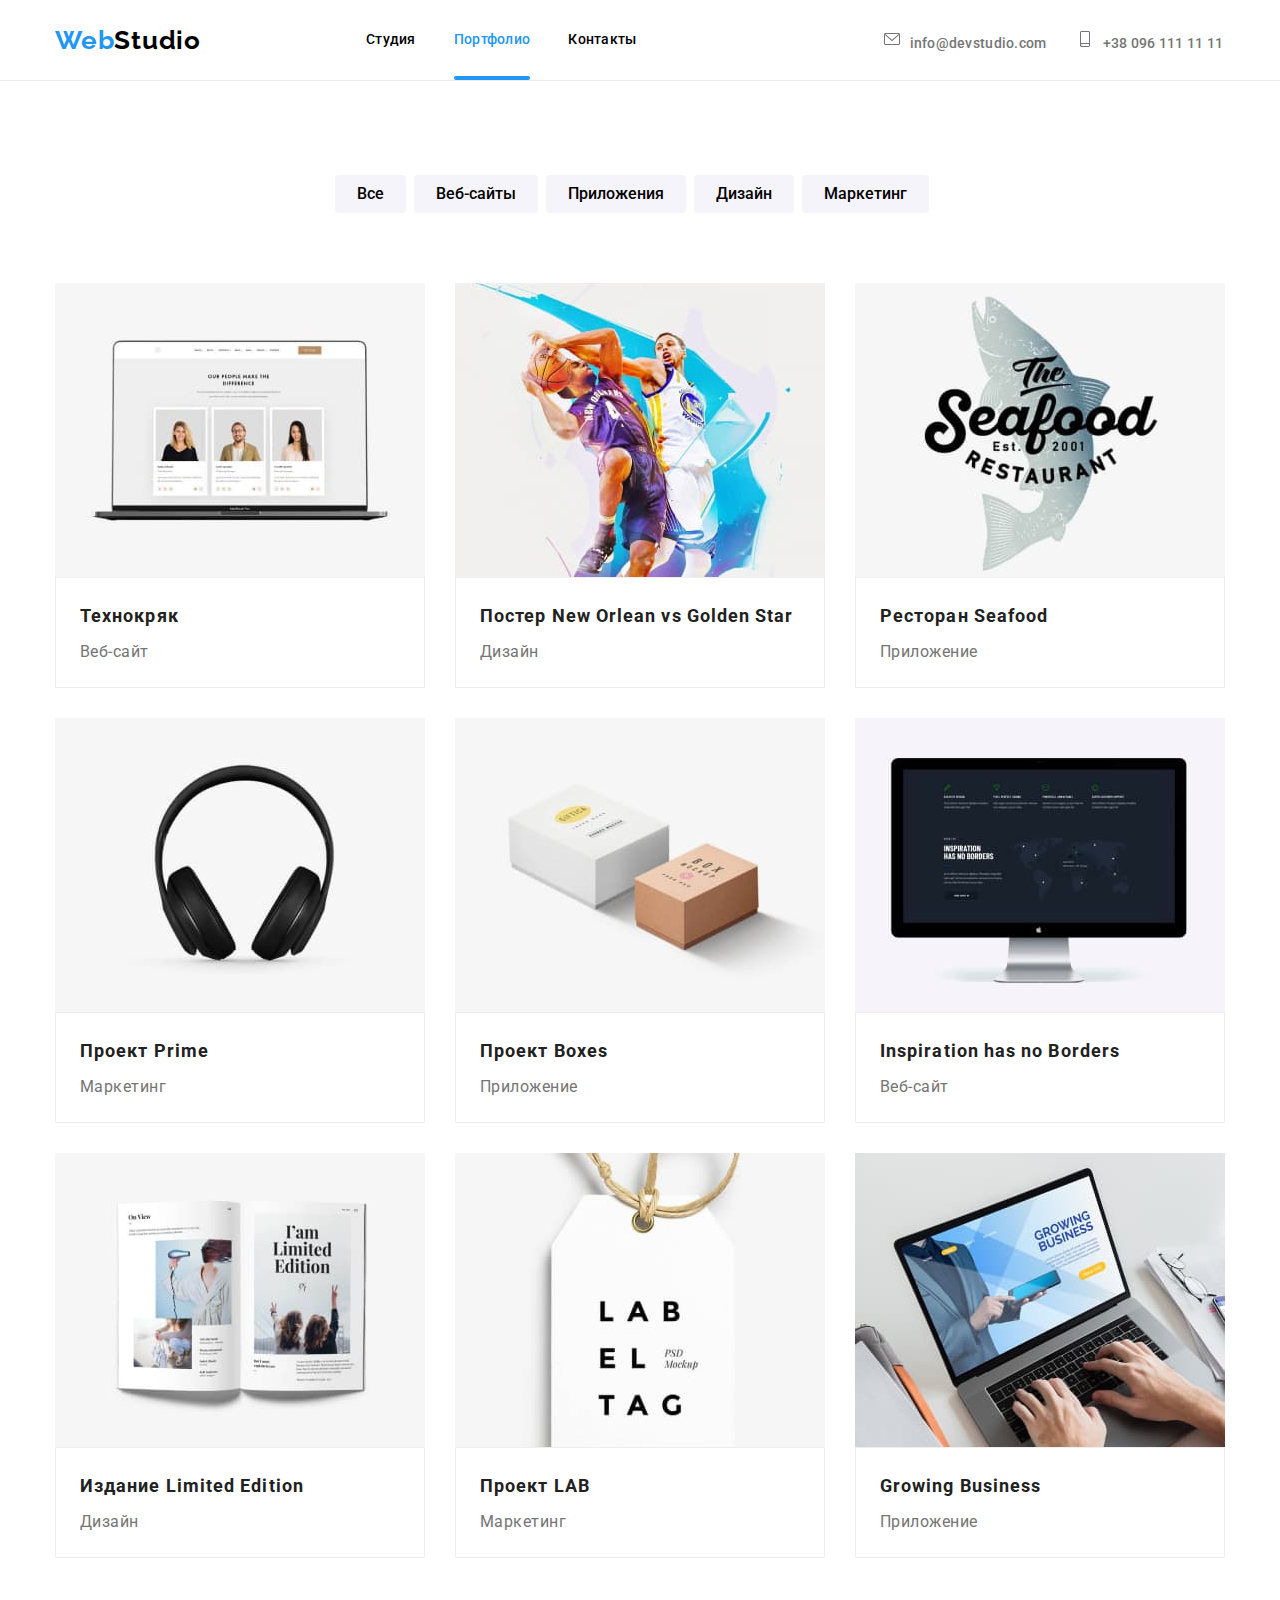
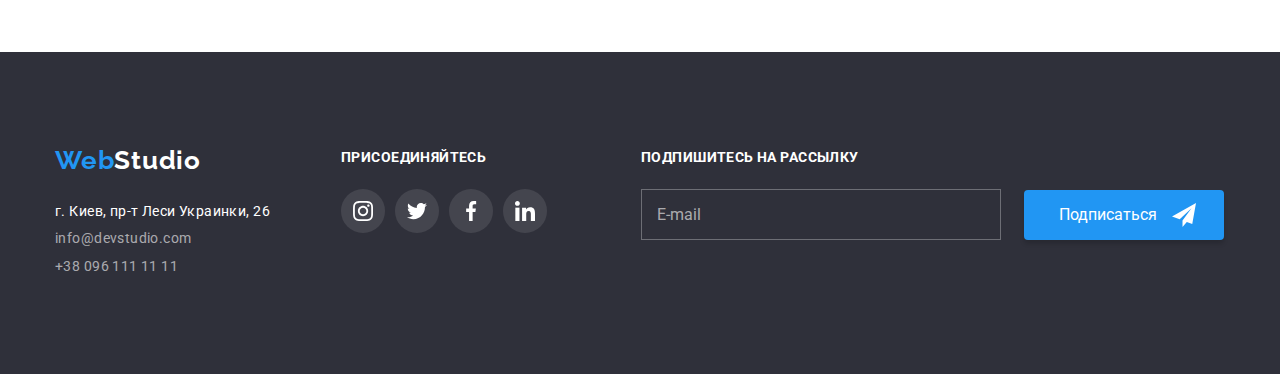
==== portfolio.html @ 7bf4fde3 "hw8" ====
<!DOCTYPE html>
<html lang="ru">

<head>
	<meta charset="UTF-8">
	<meta http-equiv="X-UA-Compatible" content="IE=edge">
	<meta name="viewport" content="width=device-width, initial-scale=1.0">
	<title>WebStudio</title>
	<link href="https://fonts.googleapis.com/css2?family=Roboto:wght@400;500;700;900&display=swap" rel="stylesheet">
	<link href="https://fonts.googleapis.com/css2?family=Raleway:wght@700&display=swap" rel="stylesheet">
	<link rel="stylesheet" href="node_modules/modern-normalize/modern-normalize.css">
	<link href="css/main.min.css" rel="stylesheet">
</head>

<body>
	<header class="header">
		<div class="container">
			<div class="top__line">
				<a href="./index.html" class="top__line-logo">
					<span class="top__line-logo-web">Web</span>Studio
				</a>
				<button type="button" class="mobile-menu" aria-expanded="false" aria-controls="header-menu" data-menu-button>
					<input type="checkbox" />
					<span></span>
					<span></span>
					<span></span>
				</button>
				<div class="header-menu" id="header-menu" data-menu>
					<nav class="top__line-nav" data-menu>
						<ul class="top__line-ul">
							<li class="top__line-li">
								<a href="./index.html">Студия</a>
							</li>
							<li class="top__line-li nav__border">
								<a href="./portfolio.html">Портфолио</a>
							</li>
							<li class="top__line-li " data-menu-close>
								<a href="#">Контакты</a>
							</li>
						</ul>
					</nav>
					<ul class="top__line-info">
						<li class="info-email">
							<a href="#">
								<svg class="info-icon">
									<use href="images/symbol-defs.svg#icon-envelope"></use>
								</svg>info@devstudio.com</a>
						</li>
						<li class="info-tel">
							<a href="tel:+380961111111"><svg class="info-icon" width="10" height="16">
									<use href="images/symbol-defs.svg#icon-smartphone"></use>
								</svg>+38 096 111 11 11</a>
						</li>
					</ul>
					<ul class="header-link">
						<li class="header-link-li"><a href="#">Instagram</a></li>
						<li class="header-link-li"><a href="#">Twitter</a></li>
						<li class="header-link-li"><a href="#">Facebook</a></li>
						<li class="header-link-li"><a href="#">LinkedIn</a></li>
					</ul>
				</div>
			</div>
		</div>
	</header>
	<main>
		<section class="portfolio">
			<div class="container">
				<div class="filters">
					<ul class="filters-list">
						<li class="filters-element"><button type="button">Все</button></li>
						<li class="filters-element"><button type="button">Веб-сайты</button></li>
						<li class="filters-element"><button type="button">Приложения</button></li>
						<li class="filters-element"><button type="button">Дизайн</button></li>
						<li class="filters-element"><button type="button">Маркетинг</button></li>
					</ul>
					<ul class="project">
						<li class="project-content">
							<a href="" class="project-body">
								<div class="project-body-text">
									<img src="images/img-0.jpg" alt="Веб-сайт" class="project-body-img">
									<p class="project-content-title">Ресурс предлагает комплексные предложения с разным уровнем
										функционала и сервисов. Все это позволит посетителю получить исчерпывающие сведения о компании или
										частном лице.</p>
								</div>
								<div class="project-border">
									<h2>Технокряк</h2>
									<p>Веб-сайт</p>
								</div>
							</a>
						</li>
						<li class="project-content">
							<a href="" class="project-body">
								<div class="project-body-text">
									<img src="images/img-1.jpg" alt="игроки" class="project-body-img">
									<p class="project-content-title">Ресурс предлагает комплексные предложения с разным уровнем
										функционала и сервисов. Все это позволит посетителю получить исчерпывающие сведения о компании или
										частном лице.</p>
								</div>
								<div class="project-border">
									<h2>Постер New Orlean vs Golden Star</h2>
									<p>Дизайн</p>
								</div>
							</a>
						</li>
						<li class="project-content">
							<a href="" class="project-body">
								<div class="project-body-text">
									<img src="images/img-2.jpg" alt="рыба" class="project-body-img">
									<p class="project-content-title">Ресурс предлагает комплексные предложения с разным уровнем
										функционала и сервисов. Все это позволит посетителю получить исчерпывающие сведения о компании или
										частном лице.</p>

								</div>
								<div class="project-border">
									<h2>Ресторан Seafood</h2>
									<p>Приложение</p>
								</div>
							</a>
						</li>
						<li class="project-content">
							<a href="" class="project-body">
								<div class="project-body-text">
									<img src="images/img-3.jpg" alt="наушники" class="project-body-img">
									<p class="project-content-title">Ресурс предлагает комплексные предложения с разным уровнем
										функционала и сервисов. Все это позволит посетителю получить исчерпывающие сведения о компании или
										частном лице.</p>

								</div>
								<div class="project-border">
									<h2>Проект Prime</h2>
									<p>Маркетинг</p>
								</div>
							</a>
						</li>
						<li class="project-content">
							<a href="" class="project-body">
								<div class="project-body-text">
									<img src="images/img-4.jpg" alt="коробки" class="project-body-img">
									<p class="project-content-title">Ресурс предлагает комплексные предложения с разным уровнем
										функционала и сервисов. Все это позволит посетителю получить исчерпывающие сведения о компании или
										частном лице.</p>

								</div>
								<div class="project-border">
									<h2>Проект Boxes</h2>
									<p>Приложение</p>
								</div>
							</a>
						</li>
						<li class="project-content">
							<a href="" class="project-body">
								<div class="project-body-text">
									<img src="images/img-5.jpg" alt="монитор" class="project-body-img">
									<p class="project-content-title">Ресурс предлагает комплексные предложения с разным уровнем
										функционала и сервисов. Все это позволит посетителю получить исчерпывающие сведения о компании или
										частном лице.</p>

								</div>
								<div class="project-border">
									<h2>Inspiration has no Borders</h2>
									<p>Веб-сайт</p>
								</div>
							</a>
						</li>
						<li class="project-content">
							<a href="" class="project-body">
								<div class="project-body-text">
									<img src="images/img-6.jpg" alt="книга" class="project-body-img">
									<p class="project-content-title">Ресурс предлагает комплексные предложения с разным уровнем
										функционала и сервисов. Все это позволит посетителю получить исчерпывающие сведения о компании или
										частном лице.</p>

								</div>
								<div class="project-border">
									<h2>Издание Limited Edition</h2>
									<p>Дизайн</p>
								</div>
							</a>
						</li>
						<li class="project-content">
							<a href="" class="project-body">
								<div class="project-body-text">
									<img src="images/img-7.jpg" alt="ярлык" class="project-body-img">
									<p class="project-content-title">Ресурс предлагает комплексные предложения с разным уровнем
										функционала и сервисов. Все это позволит посетителю получить исчерпывающие сведения о компании или
										частном лице.</p>

								</div>
								<div class="project-border">
									<h2>Проект LAB</h2>
									<p>Маркетинг</p>
								</div>
							</a>
						</li>
						<li class="project-content">
							<a href="" class="project-body">
								<div class="project-body-text">
									<img src="images/img-8.jpg" alt="ноутбук" class="project-body-img">
									<p class="project-content-title">Ресурс предлагает комплексные предложения с разным уровнем
										функционала и сервисов. Все это позволит посетителю получить исчерпывающие сведения о компании или
										частном лице.</p>

								</div>
								<div class="project-border">
									<h2>Growing Business</h2>
									<p>Приложение</p>
								</div>
							</a>
						</li>
					</ul>
				</div>
			</div>

		</section>
	</main>
	<footer class="footer">
		<div class="container">
			<section class="container-flex-footer">

				<address class="footer__address">
					<a href="./index.html" class="footer__logo">
						<span class="footer__logo-web">Web</span>Studio
					</a>
					<p class="footer__address-street">г. Киев, пр-т Леси Украинки, 26</p>
					<a href="mailto:info@devstudio.com" class="footer__address-email">info@devstudio.com</a><br>
					<a href="tel:+380961111111" class="footer__address-tell">+38 096 111 11 11</a>
				</address>
				<section class="footer-social">
					<h2>присоединяйтесь</h2>
					<ul class="social-ul">
						<li><a href="#" class="footer-social-icon footer-social-icon1"></a></li>
						<li><a href="#" class="footer-social-icon footer-social-icon2"></a></li>
						<li><a href="#" class="footer-social-icon footer-social-icon3"></a></li>
						<li><a href="#" class="footer-social-icon footer-social-icon4"></a></li>
					</ul>
				</section>

				<form action="" class="footer-form">
					<h2>Подпишитесь на рассылку</h2>
					<input type="email" placeholder="E-mail" class="footer-form-input">
					<button type="submit" class="footer-form-bt">Подписаться
						<svg class="footer-form-svg" width="24" height="24">
							<use href="images/symbol-defs.svg#icon-send"></use>
						</svg>
					</button>
				</form>
			</section>
		</div>
	</footer>
	<div class="backdrop is-hidden" data-modal>
		<div class="modal">
			<button class="modal-btn" data-modal-close>
				<svg class="modal-btn-close">
					<use href="images/symbol-defs.svg#icon-close"></use>
				</svg>
			</button>
			<form class="modal-body">
				<h2 class="modal-title">Оставьте свои данные, мы вам перезвоним</h2>
				<label for="name" class="modal-label modal-label-name">Имя</label>
				<div class="form-field1">
					<input type="text" name="name" class="modal-input modal-input-name" id="name">
					<svg class="modal-social-svg1">
						<use href="images/symbol-defs.svg#icon-name"></use>
					</svg>
				</div>
				<label for="name" class="modal-label modal-label-name">Телефон</label>
				<div class="form-field1">
					<input type="tel" name="phone" class="modal-input modal-input-name" id="name">
					<svg class="modal-social-svg1">
						<use href="images/symbol-defs.svg#icon-tel"></use>
					</svg>
				</div>
				<label for="name" class="modal-label modal-label-name">Почта</label>
				<div class="form-field1">
					<input type="email" name="email" class="modal-input modal-input-name" id="name">
					<svg class="modal-social-svg1">
						<use href="images/symbol-defs.svg#icon-mail"></use>
					</svg>
				</div>

				<label for="text" class="modal-label modal-label-text">Комментарий</label>
				<textarea name="text" placeholder="Введите текст" class="modal-input modal-input-text" id="text"></textarea>

				<label for="check" class="modal-label-checkbox"><input type="checkbox" id="check" class="modal-checkbox">
					<svg class="checkbox-icon" width="15" height="16">
						<use href="images/symbol-defs.svg#icon-icon-check"></use>
					</svg>
					Соглашаюсь с рассылкой и принимаю <a href="#">Условия
						договора</a>
				</label>
				<button type="submit" class="modal-bt">Отправить</button>
			</form>
		</div>
	</div>
	<script src="js/modal.js"></script>
	<script src="js/mobile-menu.js"></script>

</body>

</html>
---- css/main.min.css ----
body{font-family:Roboto}body.scroll{overflow:hidden}*{padding:0;margin:0;border:0}*,*:before,*:after{-webkit-box-sizing:border-box;box-sizing:border-box}:focus,:active{outline:none}a:focus,a:active{outline:none}nav,footer,header,aside{display:block}html,body{height:100%;width:100%;font-size:100%;line-height:2;font-size:14px;-ms-text-size-adjust:100%;-moz-text-size-adjust:100%;-webkit-text-size-adjust:100%}input,button,textarea{font-family:inherit}input::-ms-clear{display:none}button{cursor:pointer}button::-moz-focus-inner{padding:0;border:0}address{font-style:normal}input,a,a :visited{text-decoration:none;color:inherit}button{color:inherit;background-color:inherit}a:focus{cursor:pointer}a:hover{text-decoration:none}svg{fill:inherit}ul li{list-style:none}img{vertical-align:top}h1,h2,h3,h4,h5,h6{font-size:inherit;font-weight:inherit}.container{margin:0 auto;padding:0 15px}@media screen and (min-width: 480px){.container{width:480px}}@media screen and (min-width: 768px){.container{width:768px}}@media screen and (min-width: 1200px){.container{width:1200px}}.header{background:#fff;border-bottom:1px solid #ECECEC}.top__line{height:80px;display:-webkit-box;display:-ms-flexbox;display:flex;-webkit-box-orient:horizontal;-webkit-box-direction:normal;-ms-flex-direction:row;flex-direction:row;-webkit-box-align:center;-ms-flex-align:center;align-items:center;-webkit-box-pack:justify;-ms-flex-pack:justify;justify-content:space-between}.top__line-logo{color:#000;font-family:Raleway;font-weight:bolder;font-size:26px;line-height:1.19;letter-spacing:0.03em}@media screen and (min-width: 768px){.top__line-logo{-webkit-box-flex:0;-ms-flex:0;flex:0;margin-right:90px}}.top__line-logo-web{color:#2196F3}.header-menu{-webkit-transform:translateX(110%);transform:translateX(110%);-webkit-transition:-webkit-transform 350ms linear;transition:-webkit-transform 350ms linear;transition:transform 350ms linear;transition:transform 350ms linear, -webkit-transform 350ms linear;-webkit-transition-timing-function:cubic-bezier(0.4, 0, 0.2, 1);transition-timing-function:cubic-bezier(0.4, 0, 0.2, 1);position:fixed;overflow-x:scroll;top:0;right:0;margin:0;padding:48px 40px;width:100%;height:100%;background:#fff;color:#000}.header-menu.is-open{-webkit-transform:translatey(0);transform:translatey(0)}.top__line-ul{font-weight:500;font-size:47px;line-height:1.17;letter-spacing:0.02em}.top__line-ul li{-webkit-transition:fill 250ms linear,color 250ms linear;transition:fill 250ms linear,color 250ms linear;-webkit-transition-timing-function:cubic-bezier(0.4, 0, 0.2, 1);transition-timing-function:cubic-bezier(0.4, 0, 0.2, 1);margin-bottom:35px}.top__line-ul li :hover,.top__line-ul li :focus{color:#2196F3}.top__line-ul li:last-child{margin-bottom:25vh}.nav__border{color:#2196F3}.top__line-info{fill:#757575;font-weight:500;font-size:34px;line-height:1.17;letter-spacing:0.02em;display:-webkit-box;display:-ms-flexbox;display:flex;-webkit-box-orient:vertical;-webkit-box-direction:reverse;-ms-flex-direction:column-reverse;flex-direction:column-reverse}.top__line-info a{-webkit-transition:fill 250ms linear,color 250ms linear;transition:fill 250ms linear,color 250ms linear;-webkit-transition-timing-function:cubic-bezier(0.4, 0, 0.2, 1);transition-timing-function:cubic-bezier(0.4, 0, 0.2, 1)}.top__line-info a:hover{color:#2196F3;fill:#2196F3}.top__line-info svg{display:none}.top__line-info .info-email{font-size:24px;line-height:1.16;color:#757575}.top__line-info .info-tel{margin-right:0;margin-bottom:30px;padding-right:0;color:#2196F3}.header-link{position:absolute;bottom:48px;display:-webkit-box;display:-ms-flexbox;display:flex;font-size:18px;line-height:22px;color:#2196F3}.header-link li:not(:last-child){border-right:1px solid rgba(33,33,33,0.2);margin-right:10px;padding-right:10px}@media screen and (min-width: 768px){.header-menu{-webkit-transform:none;transform:none;position:relative;display:-webkit-box;display:-ms-flexbox;display:flex;height:80px;background:none;padding:0;margin:0 -15px;overflow:hidden}.top__line-ul{color:#000;font-weight:500;font-size:14px;line-height:1.14;letter-spacing:0.02em;display:-webkit-box;display:-ms-flexbox;display:flex;-ms-flex-item-align:center;align-self:center}.top__line-ul li{margin-right:38px;-webkit-transition:fill 250ms linear,color 250ms linear;transition:fill 250ms linear,color 250ms linear;-webkit-transition-timing-function:cubic-bezier(0.4, 0, 0.2, 1);transition-timing-function:cubic-bezier(0.4, 0, 0.2, 1);padding:32px 0}.top__line-ul li :hover,.top__line-ul li :focus{color:#2196F3}}@media screen and (min-width: 768px) and (min-width: 1200px){.top__line-ul li:first-child{margin-left:90px}}@media screen and (min-width: 768px){.top__line-ul li:last-child{margin-right:80px}}@media screen and (min-width: 768px) and (min-width: 1200px){.top__line-ul li:last-child{margin-right:247px}}@media screen and (min-width: 768px){.top__line-info{display:block;fill:#757575;font-weight:500;font-size:14px;line-height:1.4;letter-spacing:0.02em;padding:21px 0}.top__line-info a{color:#757575;-webkit-transition:fill 250ms linear,color 250ms linear;transition:fill 250ms linear,color 250ms linear;-webkit-transition-timing-function:cubic-bezier(0.4, 0, 0.2, 1);transition-timing-function:cubic-bezier(0.4, 0, 0.2, 1)}.top__line-info a:hover{color:#2196F3;fill:#2196F3}.top__line-info svg{display:inline;margin-right:10px;width:16px;height:18px}.top__line-info .info-email{font-size:14px;line-height:1.4}}@media screen and (min-width: 768px) and (min-width: 1200px){.top__line-info{display:-webkit-box;display:-ms-flexbox;display:flex;-webkit-box-orient:horizontal;-webkit-box-direction:normal;-ms-flex-direction:row;flex-direction:row;padding:30px 0}.top__line-info .info-tel{margin-left:30px}}@media screen and (min-width: 768px){.header-link{display:none}.nav__border{color:#2196F3}.nav__border::after{content:"";position:relative;top:28px;display:block;margin-bottom:-4px;height:4px;border-radius:2px;background:#2196F3}}.mobile-menu{display:block;position:relative;top:0;left:0;-webkit-user-select:none;-moz-user-select:none;-ms-user-select:none;user-select:none}@media screen and (min-width: 768px){.mobile-menu{display:none}}.mobile-menu input{display:block;width:40px;height:32px;position:absolute;top:-7px;left:-5px;cursor:pointer;opacity:0;z-index:2;-webkit-touch-callout:none}.mobile-menu span{position:relative;display:block;width:33px;height:4px;margin-bottom:5px;background:#212121;border-radius:3px;z-index:1;-webkit-transform-origin:4px 0px;transform-origin:4px 0px;-webkit-transition:background 0.5s cubic-bezier(0.77, 0.2, 0.05, 1),opacity 0.55s ease,-webkit-transform 0.5s cubic-bezier(0.77, 0.2, 0.05, 1);transition:background 0.5s cubic-bezier(0.77, 0.2, 0.05, 1),opacity 0.55s ease,-webkit-transform 0.5s cubic-bezier(0.77, 0.2, 0.05, 1);transition:transform 0.5s cubic-bezier(0.77, 0.2, 0.05, 1),background 0.5s cubic-bezier(0.77, 0.2, 0.05, 1),opacity 0.55s ease;transition:transform 0.5s cubic-bezier(0.77, 0.2, 0.05, 1),background 0.5s cubic-bezier(0.77, 0.2, 0.05, 1),opacity 0.55s ease,-webkit-transform 0.5s cubic-bezier(0.77, 0.2, 0.05, 1)}.mobile-menu span :hover,.mobile-menu span :focus,.mobile-menu span :active{background:#000}.mobile-menu span:first-child{-webkit-transform-origin:0% 0%;transform-origin:0% 0%}.mobile-menu span:nth-last-child(2){-webkit-transform-origin:0% 100%;transform-origin:0% 100%}.mobile-menu input:checked ~ span{opacity:1;-webkit-transform:rotate(-45deg) translate(0px);transform:rotate(-45deg) translate(0px)}.mobile-menu input:checked ~ span:nth-last-child(3){opacity:0;-webkit-transform:rotate(0deg) scale(0.2, 0.2);transform:rotate(0deg) scale(0.2, 0.2)}.mobile-menu input:checked ~ span:nth-last-child(2){-webkit-transform:rotate(45deg) translate(-7px, -10px);transform:rotate(45deg) translate(-7px, -10px)}.up__block{margin:0 auto;background:-webkit-gradient(linear, left top, right top, from(rgba(47,48,58,0.4)), to(rgba(47,48,58,0.4))),url(../images/background.jpg);background:linear-gradient(to right, rgba(47,48,58,0.4), rgba(47,48,58,0.4)),url(../images/background.jpg);background-size:cover;background-repeat:no-repeat;background-position:center}.up__block-title{color:#fff;text-align:center;font-weight:900;font-size:26px;line-height:1.6;text-align:center;letter-spacing:0.06em;text-transform:uppercase;padding-top:118px}@media screen and (min-width: 1200px){.up__block-title{font-size:44px;line-height:1.3}}.up__block-button{text-align:center;padding-bottom:118px}.up__block-bt{margin-top:30px;padding:9.1px 0;width:200px;font-weight:bold;color:#fff;background:#2196F3;-webkit-box-shadow:0px 4px 4px rgba(0,0,0,0.15);box-shadow:0px 4px 4px rgba(0,0,0,0.15);border-radius:4px;font-size:16px;line-height:1.7;letter-spacing:0.06em}.peculiarities{padding:60px 0}.peculiarities-info h2{text-align:center;font-weight:bold;padding-bottom:10px;font-size:14px;line-height:1.14;letter-spacing:0.03em;text-transform:uppercase;color:#212121;margin-top:30px}.peculiarities-info p{font-size:14px;line-height:1.7;letter-spacing:0.03em;color:#757575;margin-bottom:30px}.peculiarities-info:before{display:block;content:"";height:120px;background-size:70px;background-repeat:no-repeat;background-position:center;background-color:#f5f4fa;margin-bottom:20px}.peculiarities-icon1::before{background-image:url(../images/antenna.svg)}.peculiarities-icon2::before{background-image:url(../images/clock.svg)}.peculiarities-icon3::before{background-image:url(../images/diagram.svg)}.peculiarities-icon4::before{background-image:url(../images/astronaut.svg)}@media screen and (min-width: 768px){.peculiarities{padding:94px 0}.peculiarities__flex{display:-webkit-box;display:-ms-flexbox;display:flex;-ms-flex-wrap:wrap;flex-wrap:wrap;margin:-15px}.peculiarities__flex li{margin:15px;width:calc((100% - 4 * 15px) / 2)}.peculiarities__flex li h2{text-align:left}}@media screen and (min-width: 1200px){.peculiarities__flex{display:-webkit-box;display:-ms-flexbox;display:flex;-webkit-box-orient:horizontal;-webkit-box-direction:normal;-ms-flex-direction:row;flex-direction:row;margin:-15px}.peculiarities__flex li{margin:15px;width:calc((100% - 8 * 15px) / 4)}.peculiarities__flex li h2{text-align:left}}.classes{margin-bottom:90px}@media screen and (max-width: 1200px){.classes{display:none}}.classes__title{text-align:center;font-weight:bold;font-size:36px;line-height:1.16;text-align:center;letter-spacing:0.03em;color:#212121;margin-bottom:50px}.classes__image{display:-webkit-box;display:-ms-flexbox;display:flex}.classes__image li{margin-right:30px;position:relative}.classes__image li:last-child{margin-right:0}.classes-image-sabtitle{position:absolute;bottom:0;padding:27px 0;font-weight:500;font-size:14px;line-height:1.14;text-align:center;letter-spacing:0.03em;text-transform:uppercase;width:100%;color:#FFFFFF;background:rgba(47,48,58,0.8)}.team{background:#F5F4FA;padding:60px 0}@media screen and (min-width: 1200px){.team{padding:94px 0}}.team__title{margin-bottom:50px;font-weight:bold;font-size:36px;line-height:1.16;text-align:center;letter-spacing:0.03em;color:#212121}.team-flex .team-cards{margin-bottom:30px}@media screen and (min-width: 768px){.team-flex{display:-webkit-box;display:-ms-flexbox;display:flex;-ms-flex-wrap:wrap;flex-wrap:wrap;margin:-15px}.team-flex .team-cards{margin:15px;width:calc((100% - 4 * 15px) / 2)}}@media screen and (min-width: 1200px){.team-flex{display:-webkit-box;display:-ms-flexbox;display:flex;-ms-flex-wrap:wrap;flex-wrap:wrap;margin:-15px}.team-flex .team-cards{margin:15px;width:calc((100% - 8 * 15px) / 4)}}.team-cards{width:100%;margin-right:30px;background:#fff;-webkit-box-shadow:0px 1px 3px rgba(0,0,0,0.12),0px 1px 1px rgba(0,0,0,0.14),0px 2px 1px rgba(0,0,0,0.2);box-shadow:0px 1px 3px rgba(0,0,0,0.12),0px 1px 1px rgba(0,0,0,0.14),0px 2px 1px rgba(0,0,0,0.2);border-radius:0px 0px 4px 4px}.team-cards img{width:100%}.team-cards:last-child{margin-right:0}.team-card-padding{padding:30px 0}.team-card-title{font-weight:500;font-size:16px;line-height:1.18;text-align:center;letter-spacing:0.03em;color:#212121}.team-card-sabtitle{margin-top:10px;font-size:16px;line-height:1.18;text-align:center;letter-spacing:0.03em;color:#757575}.team-social{margin-top:16px;display:-webkit-box;display:-ms-flexbox;display:flex;-webkit-box-pack:center;-ms-flex-pack:center;justify-content:center}.team-social-link{display:-webkit-box;display:-ms-flexbox;display:flex;-webkit-box-pack:center;-ms-flex-pack:center;justify-content:center;-webkit-box-align:center;-ms-flex-align:center;align-items:center;justify-content:center;-webkit-transition:fill 250ms linear,color 250ms linear,background 250ms linear;transition:fill 250ms linear,color 250ms linear,background 250ms linear;-webkit-transition-timing-function:cubic-bezier(0.4, 0, 0.2, 1);transition-timing-function:cubic-bezier(0.4, 0, 0.2, 1);width:44px;height:44px;border-radius:50%;fill:#AFB1B8}.team-social-link:hover,.team-social-link:focus{background:#2196F3;fill:#fff}.team-social-li{margin-right:10px}.team-social-li:last-child{margin-right:0}.team-social-svg{width:20px;height:20px}.client{padding:60px 0}@media screen and (min-width: 768px){.client{padding:94px 0}}.client-title{text-align:center;font-weight:700;font-size:36px;line-height:1.16;text-align:center;letter-spacing:0.03em;color:#212121;margin-bottom:30px}@media screen and (min-width: 1200px){.client-title{margin-bottom:50px}}.client-ul{display:-webkit-box;display:-ms-flexbox;display:flex;-ms-flex-wrap:wrap;flex-wrap:wrap;margin:-15px}.client-ul li{margin:15px;padding:15px 0 10px 0;width:calc((100% - 4 * 15px) / 2);height:calc((100% - 4 * 10px) / 2);border:1px solid #AFB1B8;-webkit-box-sizing:border-box;box-sizing:border-box;border-radius:4px;fill:#AFB1B8;-webkit-transition:fill 250ms linear,color 250ms linear,border 250ms linear;transition:fill 250ms linear,color 250ms linear,border 250ms linear;-webkit-transition-timing-function:cubic-bezier(0.4, 0, 0.2, 1);transition-timing-function:cubic-bezier(0.4, 0, 0.2, 1);display:-webkit-box;display:-ms-flexbox;display:flex;-webkit-box-align:center;-ms-flex-align:center;align-items:center;-webkit-box-pack:center;-ms-flex-pack:center;justify-content:center}.client-ul li svg{width:50px;height:45px}.client-ul li:hover,.client-ul li:focus{fill:#2196F3;cursor:pointer;border:1px solid #2196F3}@media screen and (min-width: 768px){.client-ul li{margin:15px;width:calc((100% - 6 * 15px) / 3)}}@media screen and (min-width: 1200px){.client-ul li{margin:15px;width:calc((100% - 12 * 15px) / 6)}}.footer{padding:60px 0;background:#2F303A;text-align:center}@media screen and (min-width: 1200px){.footer{display:-webkit-box;display:-ms-flexbox;display:flex;-webkit-box-orient:horizontal;-webkit-box-direction:normal;-ms-flex-direction:row;flex-direction:row;padding:94px 0}}.footer__logo{color:#fff;font-family:Raleway;font-weight:bolder;font-size:26px;line-height:1.14;letter-spacing:0.03em;margin-bottom:20px;padding:0}@media screen and (min-width: 1200px){.footer__logo{margin-bottom:20px}}.footer__logo-web{color:#2196F3}.footer__address{margin-bottom:60px}@media screen and (min-width: 768px){.footer__address{text-align:center;-webkit-box-flex:0;-ms-flex:0 1 50%;flex:0 1 50%;padding:0 50px}}@media screen and (min-width: 1200px){.footer__address{text-align:left;-webkit-box-flex:0;-ms-flex:0 216px;flex:0 216px;padding:0;margin:0 70px 0 0}}.footer__address-street{margin-top:20px;font-style:normal;font-size:14px;line-height:1.9;letter-spacing:0.03em;color:#FFFFFF}.footer__address-email,.footer__address-tell{font-style:normal;font-size:14px;line-height:1.7;letter-spacing:0.03em;color:rgba(255,255,255,0.6);-webkit-transition:fill 250ms linear,color 250ms linear;transition:fill 250ms linear,color 250ms linear;-webkit-transition-timing-function:cubic-bezier(0.4, 0, 0.2, 1);transition-timing-function:cubic-bezier(0.4, 0, 0.2, 1)}.footer__address-email:hover,.footer__address-email:focus,.footer__address-tell:hover,.footer__address-tell:focus{color:#2196F3}@media screen and (min-width: 768px){.container-flex-footer{display:-webkit-box;display:-ms-flexbox;display:flex;-ms-flex-wrap:wrap;flex-wrap:wrap}}@media screen and (min-width: 1200px){.container-flex-footer{display:-webkit-box;display:-ms-flexbox;display:flex;-webkit-box-flex:50%;-ms-flex:50%;flex:50%}}.footer-social{text-align:center;margin-bottom:60px}.footer-social h2{font-weight:bold;font-size:14px;line-height:1.7;letter-spacing:0.03em;text-transform:uppercase;color:#fff;margin-bottom:20px}@media screen and (min-width: 1200px){.footer-social h2{text-align:left}}.footer-social li:nth-child(1){display:block}@media screen and (min-width: 768px){.footer-social{-webkit-box-flex:50%;-ms-flex:50%;flex:50%}}@media screen and (min-width: 1200px){.footer-social{-webkit-box-flex:0;-ms-flex:0;flex:0;padding:0;margin:0 93px 0 0}}.social-ul{display:-webkit-box;display:-ms-flexbox;display:flex;-webkit-box-pack:center;-ms-flex-pack:center;justify-content:center}.footer-social-icon{display:block;width:44px;height:44px;border-radius:50%;background-size:20px;background-repeat:no-repeat;background-position:center;background-color:rgba(255,255,255,0.1);margin-right:10px;-webkit-transition:fill 250ms linear,color 250ms linear,background 250ms linear;transition:fill 250ms linear,color 250ms linear,background 250ms linear;-webkit-transition-timing-function:cubic-bezier(0.4, 0, 0.2, 1);transition-timing-function:cubic-bezier(0.4, 0, 0.2, 1)}.footer-social-icon:hover,.footer-social-icon:focus{background-color:#2196F3}.footer-social-icon1{background-image:url(../images/instagram.svg)}.footer-social-icon2{background-image:url(../images/twitter.svg)}.footer-social-icon3{background-image:url(../images/facebook.svg)}.footer-social-icon4{background-image:url(../images/linkedin.svg);margin-right:0}.footer-form{margin:0 auto}.footer-form h2{text-align:center;margin-bottom:20px;font-weight:700;font-size:14px;line-height:1.7;letter-spacing:0.03em;text-transform:uppercase;color:#FFFFFF}@media screen and (min-width: 1200px){.footer-form h2{text-align:left}}.footer-form-input{padding:15px;margin-bottom:20px;font-size:16px;border:1px solid rgba(255,255,255,0.3);background:#2F303A;color:#fff;width:100%}.footer-form-input:focus{border:1px solid #2196F3}.footer-form-input::-webkit-input-placeholder{color:rgba(255,255,255,0.6)}.footer-form-input:-ms-input-placeholder{color:rgba(255,255,255,0.6)}.footer-form-input::-ms-input-placeholder{color:rgba(255,255,255,0.6)}.footer-form-input::placeholder{color:rgba(255,255,255,0.6)}@media screen and (min-width: 768px){.footer-form-input{width:460px;display:block}}@media screen and (min-width: 1200px){.footer-form-input{width:360px;display:inline;margin-right:20px}}.footer-form-bt{position:relative;padding:9px 67px 9px 35px;font-size:16px;line-height:2;background:#2196F3;color:#fff;-webkit-box-shadow:0px 4px 4px rgba(0,0,0,0.15);box-shadow:0px 4px 4px rgba(0,0,0,0.15);border-radius:4px}.footer-form-svg{position:absolute;top:50%;right:28px;-webkit-transform:translateY(-50%);transform:translateY(-50%);fill:#fff;text-align:center}.backdrop{position:fixed;top:0;left:0;width:100%;height:100%;background:rgba(0,0,0,0.2)}.is-hidden{opacity:0;pointer-events:none;-webkit-transition:opacity 250ms linear;transition:opacity 250ms linear;-webkit-transition-timing-function:cubic-bezier(0.4, 0, 0.2, 1);transition-timing-function:cubic-bezier(0.4, 0, 0.2, 1)}.modal{position:absolute;width:450px;min-height:auto;top:50%;left:50%;-webkit-transform:translate(-50%, -50%);transform:translate(-50%, -50%);background:#FFFFFF;-webkit-box-shadow:0px 1px 3px rgba(0,0,0,0.12),0px 1px 1px rgba(0,0,0,0.14),0px 2px 1px rgba(0,0,0,0.2);box-shadow:0px 1px 3px rgba(0,0,0,0.12),0px 1px 1px rgba(0,0,0,0.14),0px 2px 1px rgba(0,0,0,0.2);border-radius:4px;padding:40px}.modal a{color:#188CE8;text-decoration:underline}@media screen and (max-width: 422px){.modal{width:100%;max-height:560px;overflow:scroll;padding:35px 15px 15px 15px;margin:0}}@media screen and (min-width: 1200px){.modal{min-width:528px;min-height:581px}}.modal-btn{position:absolute;top:8px;right:8px;width:30px;height:30px;border:1px solid rgba(0,0,0,0.2);border-radius:50%;background:url(../images/close.svg) 11px no-repeat;background-position:center;-webkit-transition:fill 250ms linear,color 250ms linear,border 550ms linear;transition:fill 250ms linear,color 250ms linear,border 550ms linear;-webkit-transition-timing-function:cubic-bezier(0.4, 0, 0.2, 1);transition-timing-function:cubic-bezier(0.4, 0, 0.2, 1)}.modal-btn:hover{fill:#2196F3;border:1px solid rgba(0,0,0,0.09)}.modal-btn-close{width:11px;height:11px;margin:0 auto}.modal-title{font-weight:700;font-size:20px;line-height:1.15;text-align:center;letter-spacing:0.03em;color:#212121;margin-bottom:12px}.modal-label{font-size:12px;line-height:1.16;letter-spacing:0.01em;color:#757575}.modal-input{border:1px solid rgba(33,33,33,0.2);-webkit-box-sizing:border-box;box-sizing:border-box;border-radius:4px;display:block;width:100%;height:40px;margin-top:-2px;margin-bottom:10px;padding:12px 16px 12px 42px}.modal-input:focus{border:1px solid #2196F3}.modal-input-text{resize:none;width:100%;height:120px;padding:12px 16px;font-size:14px;line-height:1.14;letter-spacing:0.01em}.modal-input-text::-webkit-input-placeholder{color:rgba(117,117,117,0.5)}.modal-input-text:-ms-input-placeholder{color:rgba(117,117,117,0.5)}.modal-input-text::-ms-input-placeholder{color:rgba(117,117,117,0.5)}.modal-input-text::placeholder{color:rgba(117,117,117,0.5)}.checkbox-icon{fill:#fff;border:solid 0.6px #212121;border-radius:1.5px;width:15px;height:15px;padding:-2px}.modal-checkbox{appearance:none;-webkit-appearance:none;-moz-appearance:none;margin-bottom:30px}.modal-checkbox:checked+.checkbox-icon{fill:#2196F3;border:none}.modal-label-checkbox{font-size:12px;line-height:1.16;letter-spacing:0.03em;color:#757575}@media screen and (min-width: 1200px){.modal-label-checkbox{font-size:14px;line-height:1.7}}.modal-bt{padding:10px 55px;background:#188CE8;-webkit-box-shadow:0px 4px 4px rgba(0,0,0,0.15);box-shadow:0px 4px 4px rgba(0,0,0,0.15);border-radius:4px;font-weight:700;font-size:16px;line-height:30px;display:-webkit-box;display:-ms-flexbox;display:flex;margin:0 auto;margin-top:30px;-webkit-box-align:center;-ms-flex-align:center;align-items:center;text-align:center;letter-spacing:0.06em;color:#FFFFFF}.form-field1,.form-field2,.form-field3{position:relative}.modal-social-svg1,.modal-social-svg2,.modal-social-svg3{fill:#212121;position:absolute;top:50%;left:14px;-webkit-transform:translateY(-50%);transform:translateY(-50%);width:12px;height:12px}.modal-input:focus+.modal-social-svg1{fill:#2196F3}.filters{padding:60px 0}@media screen and (min-width: 1200px){.filters{padding:94px 0}}.filters-list{display:-webkit-box;display:-ms-flexbox;display:flex;-ms-flex-wrap:wrap;flex-wrap:wrap;margin:0 auto;margin-bottom:50px;max-width:611px;width:100%;-webkit-box-align:center;-ms-flex-align:center;align-items:center}.filters-element button{padding:6.3px 22px;margin-right:8px;margin-bottom:20px;font-size:16px;line-height:1.6;font-weight:500;background:#F5F4FA;border-radius:4px;white-space:nowrap;-webkit-transition:fill 250ms linear,color 250ms linear,background 250ms linear;transition:fill 250ms linear,color 250ms linear,background 250ms linear;-webkit-transition-timing-function:cubic-bezier(0.4, 0, 0.2, 1);transition-timing-function:cubic-bezier(0.4, 0, 0.2, 1)}.filters-element button:hover,.filters-element button:focus{cursor:pointer;color:#fff;background:#2196F3;-webkit-box-shadow:0px 3px 1px rgba(0,0,0,0.1),0px 1px 2px rgba(0,0,0,0.08),0px 2px 2px rgba(0,0,0,0.12);box-shadow:0px 3px 1px rgba(0,0,0,0.1),0px 1px 2px rgba(0,0,0,0.08),0px 2px 2px rgba(0,0,0,0.12)}@media screen and (min-width: 768px){.project{display:-webkit-box;display:-ms-flexbox;display:flex;-ms-flex-wrap:wrap;flex-wrap:wrap}}@media screen and (min-width: 768px){.project{display:-webkit-box;display:-ms-flexbox;display:flex;-ms-flex-wrap:wrap;flex-wrap:wrap;margin:-15px}.project .project-content{margin:15px;width:calc((100% - 4 * 15px) / 2)}}@media screen and (min-width: 768px) and (min-width: 1200px){.project .project-content{margin:15px;width:calc((100% - 6 * 15px) / 3)}}.project h2{font-weight:bold;font-size:18px;line-height:2;letter-spacing:0.06em;color:#212121}.project-content{width:100%;margin:0 30px 30px 0;background:#fff}.project-content:nth-child(3n+3){margin-right:0}.project-body{display:block;-webkit-transition:-webkit-box-shadow 250ms linear;transition:-webkit-box-shadow 250ms linear;transition:box-shadow 250ms linear;transition:box-shadow 250ms linear, -webkit-box-shadow 250ms linear;-webkit-transition-timing-function:cubic-bezier(0.4, 0, 0.2, 1);transition-timing-function:cubic-bezier(0.4, 0, 0.2, 1)}.project-body:hover,.project-body:focus{-webkit-box-shadow:0px 1px 1px rgba(0,0,0,0.12),0px 4px 4px rgba(0,0,0,0.06),1px 4px 6px rgba(0,0,0,0.16);box-shadow:0px 1px 1px rgba(0,0,0,0.12),0px 4px 4px rgba(0,0,0,0.06),1px 4px 6px rgba(0,0,0,0.16)}.project-body img{width:100%;height:auto;-webkit-transition:opacity 350ms linear;transition:opacity 350ms linear;-webkit-transition-timing-function:cubic-bezier(0.4, 0, 0.2, 1);transition-timing-function:cubic-bezier(0.4, 0, 0.2, 1)}body.scroll .project-body img{opacity:0}.project-body-text{position:relative;overflow:hidden}.project-content-title{position:absolute;top:0;left:0;width:100%;height:100%;-webkit-transform:translatey(110%);transform:translatey(110%);-webkit-transition:-webkit-transform 250ms linear;transition:-webkit-transform 250ms linear;transition:transform 250ms linear;transition:transform 250ms linear, -webkit-transform 250ms linear;-webkit-transition-timing-function:cubic-bezier(0.4, 0, 0.2, 1);transition-timing-function:cubic-bezier(0.4, 0, 0.2, 1);padding:63px 24px;background:rgba(33,150,243,0.9);font-size:18px;line-height:1.5;letter-spacing:0.03em;color:#fff}.project-content :hover .project-content-title,.project-content :focus .project-content-title{opacity:1;-webkit-transform:translatey(0);transform:translatey(0)}.project-border{padding:20px 24px;border:1px solid #eee}.project-border p{font-size:16px;line-height:1.8;letter-spacing:0.03em;color:#757575;margin-top:4px}.peculiarities-svg{color:#000;background:#FFFFFF}
/*# sourceMappingURL=main.min.css.map */
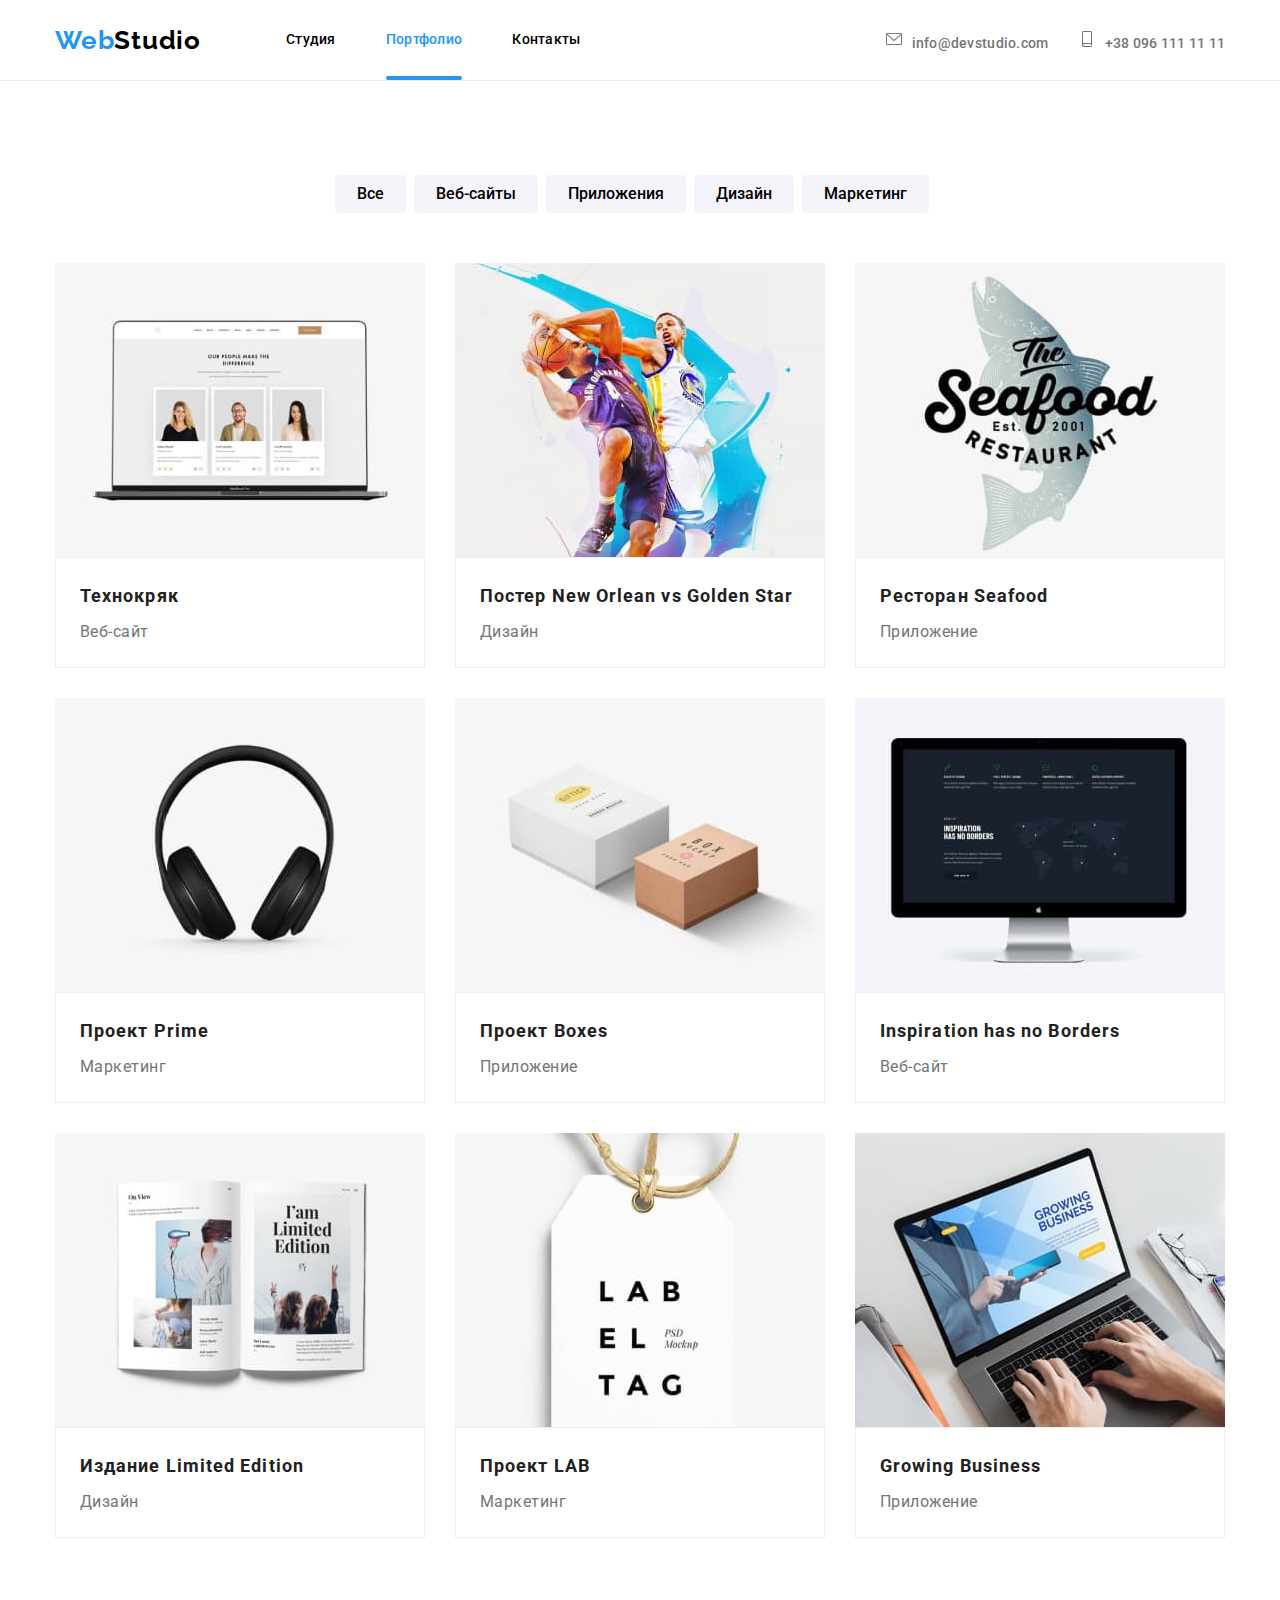
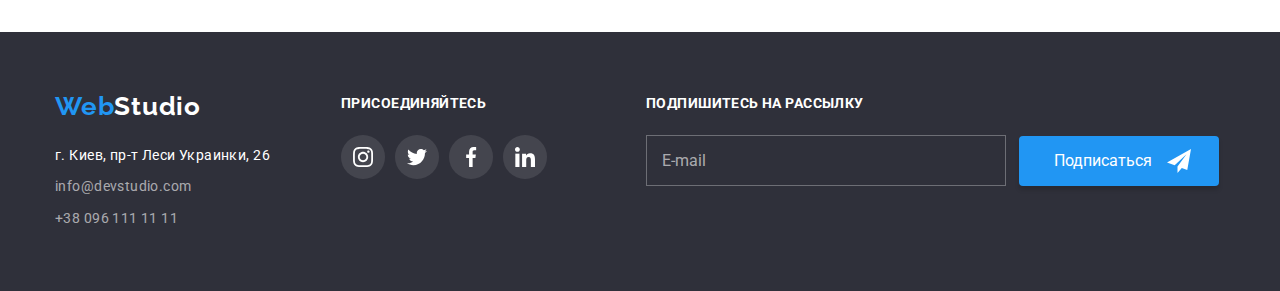
==== commit 0958f804: "новые изменения" ====
--- a/portfolio.html
+++ b/portfolio.html
@@ -222,7 +222,7 @@
 						<span class="footer__logo-web">Web</span>Studio
 					</a>
 					<p class="footer__address-street">г. Киев, пр-т Леси Украинки, 26</p>
-					<a href="mailto:info@devstudio.com" class="footer__address-email">info@devstudio.com</a><br>
+					<a href="mailto:info@devstudio.com" class="footer__address-email">info@devstudio.com</a>
 					<a href="tel:+380961111111" class="footer__address-tell">+38 096 111 11 11</a>
 				</address>
 				<section class="footer-social">
--- a/css/main.min.css
+++ b/css/main.min.css
@@ -1,2 +1,2 @@
-body{font-family:Roboto}body.scroll{overflow:hidden}*{padding:0;margin:0;border:0}*,*:before,*:after{-webkit-box-sizing:border-box;box-sizing:border-box}:focus,:active{outline:none}a:focus,a:active{outline:none}nav,footer,header,aside{display:block}html,body{height:100%;width:100%;font-size:100%;line-height:2;font-size:14px;-ms-text-size-adjust:100%;-moz-text-size-adjust:100%;-webkit-text-size-adjust:100%}input,button,textarea{font-family:inherit}input::-ms-clear{display:none}button{cursor:pointer}button::-moz-focus-inner{padding:0;border:0}address{font-style:normal}input,a,a :visited{text-decoration:none;color:inherit}button{color:inherit;background-color:inherit}a:focus{cursor:pointer}a:hover{text-decoration:none}svg{fill:inherit}ul li{list-style:none}img{vertical-align:top}h1,h2,h3,h4,h5,h6{font-size:inherit;font-weight:inherit}.container{margin:0 auto;padding:0 15px}@media screen and (min-width: 480px){.container{width:480px}}@media screen and (min-width: 768px){.container{width:768px}}@media screen and (min-width: 1200px){.container{width:1200px}}.header{background:#fff;border-bottom:1px solid #ECECEC}.top__line{height:80px;display:-webkit-box;display:-ms-flexbox;display:flex;-webkit-box-orient:horizontal;-webkit-box-direction:normal;-ms-flex-direction:row;flex-direction:row;-webkit-box-align:center;-ms-flex-align:center;align-items:center;-webkit-box-pack:justify;-ms-flex-pack:justify;justify-content:space-between}.top__line-logo{color:#000;font-family:Raleway;font-weight:bolder;font-size:26px;line-height:1.19;letter-spacing:0.03em}@media screen and (min-width: 768px){.top__line-logo{-webkit-box-flex:0;-ms-flex:0;flex:0;margin-right:90px}}.top__line-logo-web{color:#2196F3}.header-menu{-webkit-transform:translateX(110%);transform:translateX(110%);-webkit-transition:-webkit-transform 350ms linear;transition:-webkit-transform 350ms linear;transition:transform 350ms linear;transition:transform 350ms linear, -webkit-transform 350ms linear;-webkit-transition-timing-function:cubic-bezier(0.4, 0, 0.2, 1);transition-timing-function:cubic-bezier(0.4, 0, 0.2, 1);position:fixed;overflow-x:scroll;top:0;right:0;margin:0;padding:48px 40px;width:100%;height:100%;background:#fff;color:#000}.header-menu.is-open{-webkit-transform:translatey(0);transform:translatey(0)}.top__line-ul{font-weight:500;font-size:47px;line-height:1.17;letter-spacing:0.02em}.top__line-ul li{-webkit-transition:fill 250ms linear,color 250ms linear;transition:fill 250ms linear,color 250ms linear;-webkit-transition-timing-function:cubic-bezier(0.4, 0, 0.2, 1);transition-timing-function:cubic-bezier(0.4, 0, 0.2, 1);margin-bottom:35px}.top__line-ul li :hover,.top__line-ul li :focus{color:#2196F3}.top__line-ul li:last-child{margin-bottom:25vh}.nav__border{color:#2196F3}.top__line-info{fill:#757575;font-weight:500;font-size:34px;line-height:1.17;letter-spacing:0.02em;display:-webkit-box;display:-ms-flexbox;display:flex;-webkit-box-orient:vertical;-webkit-box-direction:reverse;-ms-flex-direction:column-reverse;flex-direction:column-reverse}.top__line-info a{-webkit-transition:fill 250ms linear,color 250ms linear;transition:fill 250ms linear,color 250ms linear;-webkit-transition-timing-function:cubic-bezier(0.4, 0, 0.2, 1);transition-timing-function:cubic-bezier(0.4, 0, 0.2, 1)}.top__line-info a:hover{color:#2196F3;fill:#2196F3}.top__line-info svg{display:none}.top__line-info .info-email{font-size:24px;line-height:1.16;color:#757575}.top__line-info .info-tel{margin-right:0;margin-bottom:30px;padding-right:0;color:#2196F3}.header-link{position:absolute;bottom:48px;display:-webkit-box;display:-ms-flexbox;display:flex;font-size:18px;line-height:22px;color:#2196F3}.header-link li:not(:last-child){border-right:1px solid rgba(33,33,33,0.2);margin-right:10px;padding-right:10px}@media screen and (min-width: 768px){.header-menu{-webkit-transform:none;transform:none;position:relative;display:-webkit-box;display:-ms-flexbox;display:flex;height:80px;background:none;padding:0;margin:0 -15px;overflow:hidden}.top__line-ul{color:#000;font-weight:500;font-size:14px;line-height:1.14;letter-spacing:0.02em;display:-webkit-box;display:-ms-flexbox;display:flex;-ms-flex-item-align:center;align-self:center}.top__line-ul li{margin-right:38px;-webkit-transition:fill 250ms linear,color 250ms linear;transition:fill 250ms linear,color 250ms linear;-webkit-transition-timing-function:cubic-bezier(0.4, 0, 0.2, 1);transition-timing-function:cubic-bezier(0.4, 0, 0.2, 1);padding:32px 0}.top__line-ul li :hover,.top__line-ul li :focus{color:#2196F3}}@media screen and (min-width: 768px) and (min-width: 1200px){.top__line-ul li:first-child{margin-left:90px}}@media screen and (min-width: 768px){.top__line-ul li:last-child{margin-right:80px}}@media screen and (min-width: 768px) and (min-width: 1200px){.top__line-ul li:last-child{margin-right:247px}}@media screen and (min-width: 768px){.top__line-info{display:block;fill:#757575;font-weight:500;font-size:14px;line-height:1.4;letter-spacing:0.02em;padding:21px 0}.top__line-info a{color:#757575;-webkit-transition:fill 250ms linear,color 250ms linear;transition:fill 250ms linear,color 250ms linear;-webkit-transition-timing-function:cubic-bezier(0.4, 0, 0.2, 1);transition-timing-function:cubic-bezier(0.4, 0, 0.2, 1)}.top__line-info a:hover{color:#2196F3;fill:#2196F3}.top__line-info svg{display:inline;margin-right:10px;width:16px;height:18px}.top__line-info .info-email{font-size:14px;line-height:1.4}}@media screen and (min-width: 768px) and (min-width: 1200px){.top__line-info{display:-webkit-box;display:-ms-flexbox;display:flex;-webkit-box-orient:horizontal;-webkit-box-direction:normal;-ms-flex-direction:row;flex-direction:row;padding:30px 0}.top__line-info .info-tel{margin-left:30px}}@media screen and (min-width: 768px){.header-link{display:none}.nav__border{color:#2196F3}.nav__border::after{content:"";position:relative;top:28px;display:block;margin-bottom:-4px;height:4px;border-radius:2px;background:#2196F3}}.mobile-menu{display:block;position:relative;top:0;left:0;-webkit-user-select:none;-moz-user-select:none;-ms-user-select:none;user-select:none}@media screen and (min-width: 768px){.mobile-menu{display:none}}.mobile-menu input{display:block;width:40px;height:32px;position:absolute;top:-7px;left:-5px;cursor:pointer;opacity:0;z-index:2;-webkit-touch-callout:none}.mobile-menu span{position:relative;display:block;width:33px;height:4px;margin-bottom:5px;background:#212121;border-radius:3px;z-index:1;-webkit-transform-origin:4px 0px;transform-origin:4px 0px;-webkit-transition:background 0.5s cubic-bezier(0.77, 0.2, 0.05, 1),opacity 0.55s ease,-webkit-transform 0.5s cubic-bezier(0.77, 0.2, 0.05, 1);transition:background 0.5s cubic-bezier(0.77, 0.2, 0.05, 1),opacity 0.55s ease,-webkit-transform 0.5s cubic-bezier(0.77, 0.2, 0.05, 1);transition:transform 0.5s cubic-bezier(0.77, 0.2, 0.05, 1),background 0.5s cubic-bezier(0.77, 0.2, 0.05, 1),opacity 0.55s ease;transition:transform 0.5s cubic-bezier(0.77, 0.2, 0.05, 1),background 0.5s cubic-bezier(0.77, 0.2, 0.05, 1),opacity 0.55s ease,-webkit-transform 0.5s cubic-bezier(0.77, 0.2, 0.05, 1)}.mobile-menu span :hover,.mobile-menu span :focus,.mobile-menu span :active{background:#000}.mobile-menu span:first-child{-webkit-transform-origin:0% 0%;transform-origin:0% 0%}.mobile-menu span:nth-last-child(2){-webkit-transform-origin:0% 100%;transform-origin:0% 100%}.mobile-menu input:checked ~ span{opacity:1;-webkit-transform:rotate(-45deg) translate(0px);transform:rotate(-45deg) translate(0px)}.mobile-menu input:checked ~ span:nth-last-child(3){opacity:0;-webkit-transform:rotate(0deg) scale(0.2, 0.2);transform:rotate(0deg) scale(0.2, 0.2)}.mobile-menu input:checked ~ span:nth-last-child(2){-webkit-transform:rotate(45deg) translate(-7px, -10px);transform:rotate(45deg) translate(-7px, -10px)}.up__block{margin:0 auto;background:-webkit-gradient(linear, left top, right top, from(rgba(47,48,58,0.4)), to(rgba(47,48,58,0.4))),url(../images/background.jpg);background:linear-gradient(to right, rgba(47,48,58,0.4), rgba(47,48,58,0.4)),url(../images/background.jpg);background-size:cover;background-repeat:no-repeat;background-position:center}.up__block-title{color:#fff;text-align:center;font-weight:900;font-size:26px;line-height:1.6;text-align:center;letter-spacing:0.06em;text-transform:uppercase;padding-top:118px}@media screen and (min-width: 1200px){.up__block-title{font-size:44px;line-height:1.3}}.up__block-button{text-align:center;padding-bottom:118px}.up__block-bt{margin-top:30px;padding:9.1px 0;width:200px;font-weight:bold;color:#fff;background:#2196F3;-webkit-box-shadow:0px 4px 4px rgba(0,0,0,0.15);box-shadow:0px 4px 4px rgba(0,0,0,0.15);border-radius:4px;font-size:16px;line-height:1.7;letter-spacing:0.06em}.peculiarities{padding:60px 0}.peculiarities-info h2{text-align:center;font-weight:bold;padding-bottom:10px;font-size:14px;line-height:1.14;letter-spacing:0.03em;text-transform:uppercase;color:#212121;margin-top:30px}.peculiarities-info p{font-size:14px;line-height:1.7;letter-spacing:0.03em;color:#757575;margin-bottom:30px}.peculiarities-info:before{display:block;content:"";height:120px;background-size:70px;background-repeat:no-repeat;background-position:center;background-color:#f5f4fa;margin-bottom:20px}.peculiarities-icon1::before{background-image:url(../images/antenna.svg)}.peculiarities-icon2::before{background-image:url(../images/clock.svg)}.peculiarities-icon3::before{background-image:url(../images/diagram.svg)}.peculiarities-icon4::before{background-image:url(../images/astronaut.svg)}@media screen and (min-width: 768px){.peculiarities{padding:94px 0}.peculiarities__flex{display:-webkit-box;display:-ms-flexbox;display:flex;-ms-flex-wrap:wrap;flex-wrap:wrap;margin:-15px}.peculiarities__flex li{margin:15px;width:calc((100% - 4 * 15px) / 2)}.peculiarities__flex li h2{text-align:left}}@media screen and (min-width: 1200px){.peculiarities__flex{display:-webkit-box;display:-ms-flexbox;display:flex;-webkit-box-orient:horizontal;-webkit-box-direction:normal;-ms-flex-direction:row;flex-direction:row;margin:-15px}.peculiarities__flex li{margin:15px;width:calc((100% - 8 * 15px) / 4)}.peculiarities__flex li h2{text-align:left}}.classes{margin-bottom:90px}@media screen and (max-width: 1200px){.classes{display:none}}.classes__title{text-align:center;font-weight:bold;font-size:36px;line-height:1.16;text-align:center;letter-spacing:0.03em;color:#212121;margin-bottom:50px}.classes__image{display:-webkit-box;display:-ms-flexbox;display:flex}.classes__image li{margin-right:30px;position:relative}.classes__image li:last-child{margin-right:0}.classes-image-sabtitle{position:absolute;bottom:0;padding:27px 0;font-weight:500;font-size:14px;line-height:1.14;text-align:center;letter-spacing:0.03em;text-transform:uppercase;width:100%;color:#FFFFFF;background:rgba(47,48,58,0.8)}.team{background:#F5F4FA;padding:60px 0}@media screen and (min-width: 1200px){.team{padding:94px 0}}.team__title{margin-bottom:50px;font-weight:bold;font-size:36px;line-height:1.16;text-align:center;letter-spacing:0.03em;color:#212121}.team-flex .team-cards{margin-bottom:30px}@media screen and (min-width: 768px){.team-flex{display:-webkit-box;display:-ms-flexbox;display:flex;-ms-flex-wrap:wrap;flex-wrap:wrap;margin:-15px}.team-flex .team-cards{margin:15px;width:calc((100% - 4 * 15px) / 2)}}@media screen and (min-width: 1200px){.team-flex{display:-webkit-box;display:-ms-flexbox;display:flex;-ms-flex-wrap:wrap;flex-wrap:wrap;margin:-15px}.team-flex .team-cards{margin:15px;width:calc((100% - 8 * 15px) / 4)}}.team-cards{width:100%;margin-right:30px;background:#fff;-webkit-box-shadow:0px 1px 3px rgba(0,0,0,0.12),0px 1px 1px rgba(0,0,0,0.14),0px 2px 1px rgba(0,0,0,0.2);box-shadow:0px 1px 3px rgba(0,0,0,0.12),0px 1px 1px rgba(0,0,0,0.14),0px 2px 1px rgba(0,0,0,0.2);border-radius:0px 0px 4px 4px}.team-cards img{width:100%}.team-cards:last-child{margin-right:0}.team-card-padding{padding:30px 0}.team-card-title{font-weight:500;font-size:16px;line-height:1.18;text-align:center;letter-spacing:0.03em;color:#212121}.team-card-sabtitle{margin-top:10px;font-size:16px;line-height:1.18;text-align:center;letter-spacing:0.03em;color:#757575}.team-social{margin-top:16px;display:-webkit-box;display:-ms-flexbox;display:flex;-webkit-box-pack:center;-ms-flex-pack:center;justify-content:center}.team-social-link{display:-webkit-box;display:-ms-flexbox;display:flex;-webkit-box-pack:center;-ms-flex-pack:center;justify-content:center;-webkit-box-align:center;-ms-flex-align:center;align-items:center;justify-content:center;-webkit-transition:fill 250ms linear,color 250ms linear,background 250ms linear;transition:fill 250ms linear,color 250ms linear,background 250ms linear;-webkit-transition-timing-function:cubic-bezier(0.4, 0, 0.2, 1);transition-timing-function:cubic-bezier(0.4, 0, 0.2, 1);width:44px;height:44px;border-radius:50%;fill:#AFB1B8}.team-social-link:hover,.team-social-link:focus{background:#2196F3;fill:#fff}.team-social-li{margin-right:10px}.team-social-li:last-child{margin-right:0}.team-social-svg{width:20px;height:20px}.client{padding:60px 0}@media screen and (min-width: 768px){.client{padding:94px 0}}.client-title{text-align:center;font-weight:700;font-size:36px;line-height:1.16;text-align:center;letter-spacing:0.03em;color:#212121;margin-bottom:30px}@media screen and (min-width: 1200px){.client-title{margin-bottom:50px}}.client-ul{display:-webkit-box;display:-ms-flexbox;display:flex;-ms-flex-wrap:wrap;flex-wrap:wrap;margin:-15px}.client-ul li{margin:15px;padding:15px 0 10px 0;width:calc((100% - 4 * 15px) / 2);height:calc((100% - 4 * 10px) / 2);border:1px solid #AFB1B8;-webkit-box-sizing:border-box;box-sizing:border-box;border-radius:4px;fill:#AFB1B8;-webkit-transition:fill 250ms linear,color 250ms linear,border 250ms linear;transition:fill 250ms linear,color 250ms linear,border 250ms linear;-webkit-transition-timing-function:cubic-bezier(0.4, 0, 0.2, 1);transition-timing-function:cubic-bezier(0.4, 0, 0.2, 1);display:-webkit-box;display:-ms-flexbox;display:flex;-webkit-box-align:center;-ms-flex-align:center;align-items:center;-webkit-box-pack:center;-ms-flex-pack:center;justify-content:center}.client-ul li svg{width:50px;height:45px}.client-ul li:hover,.client-ul li:focus{fill:#2196F3;cursor:pointer;border:1px solid #2196F3}@media screen and (min-width: 768px){.client-ul li{margin:15px;width:calc((100% - 6 * 15px) / 3)}}@media screen and (min-width: 1200px){.client-ul li{margin:15px;width:calc((100% - 12 * 15px) / 6)}}.footer{padding:60px 0;background:#2F303A;text-align:center}@media screen and (min-width: 1200px){.footer{display:-webkit-box;display:-ms-flexbox;display:flex;-webkit-box-orient:horizontal;-webkit-box-direction:normal;-ms-flex-direction:row;flex-direction:row;padding:94px 0}}.footer__logo{color:#fff;font-family:Raleway;font-weight:bolder;font-size:26px;line-height:1.14;letter-spacing:0.03em;margin-bottom:20px;padding:0}@media screen and (min-width: 1200px){.footer__logo{margin-bottom:20px}}.footer__logo-web{color:#2196F3}.footer__address{margin-bottom:60px}@media screen and (min-width: 768px){.footer__address{text-align:center;-webkit-box-flex:0;-ms-flex:0 1 50%;flex:0 1 50%;padding:0 50px}}@media screen and (min-width: 1200px){.footer__address{text-align:left;-webkit-box-flex:0;-ms-flex:0 216px;flex:0 216px;padding:0;margin:0 70px 0 0}}.footer__address-street{margin-top:20px;font-style:normal;font-size:14px;line-height:1.9;letter-spacing:0.03em;color:#FFFFFF}.footer__address-email,.footer__address-tell{font-style:normal;font-size:14px;line-height:1.7;letter-spacing:0.03em;color:rgba(255,255,255,0.6);-webkit-transition:fill 250ms linear,color 250ms linear;transition:fill 250ms linear,color 250ms linear;-webkit-transition-timing-function:cubic-bezier(0.4, 0, 0.2, 1);transition-timing-function:cubic-bezier(0.4, 0, 0.2, 1)}.footer__address-email:hover,.footer__address-email:focus,.footer__address-tell:hover,.footer__address-tell:focus{color:#2196F3}@media screen and (min-width: 768px){.container-flex-footer{display:-webkit-box;display:-ms-flexbox;display:flex;-ms-flex-wrap:wrap;flex-wrap:wrap}}@media screen and (min-width: 1200px){.container-flex-footer{display:-webkit-box;display:-ms-flexbox;display:flex;-webkit-box-flex:50%;-ms-flex:50%;flex:50%}}.footer-social{text-align:center;margin-bottom:60px}.footer-social h2{font-weight:bold;font-size:14px;line-height:1.7;letter-spacing:0.03em;text-transform:uppercase;color:#fff;margin-bottom:20px}@media screen and (min-width: 1200px){.footer-social h2{text-align:left}}.footer-social li:nth-child(1){display:block}@media screen and (min-width: 768px){.footer-social{-webkit-box-flex:50%;-ms-flex:50%;flex:50%}}@media screen and (min-width: 1200px){.footer-social{-webkit-box-flex:0;-ms-flex:0;flex:0;padding:0;margin:0 93px 0 0}}.social-ul{display:-webkit-box;display:-ms-flexbox;display:flex;-webkit-box-pack:center;-ms-flex-pack:center;justify-content:center}.footer-social-icon{display:block;width:44px;height:44px;border-radius:50%;background-size:20px;background-repeat:no-repeat;background-position:center;background-color:rgba(255,255,255,0.1);margin-right:10px;-webkit-transition:fill 250ms linear,color 250ms linear,background 250ms linear;transition:fill 250ms linear,color 250ms linear,background 250ms linear;-webkit-transition-timing-function:cubic-bezier(0.4, 0, 0.2, 1);transition-timing-function:cubic-bezier(0.4, 0, 0.2, 1)}.footer-social-icon:hover,.footer-social-icon:focus{background-color:#2196F3}.footer-social-icon1{background-image:url(../images/instagram.svg)}.footer-social-icon2{background-image:url(../images/twitter.svg)}.footer-social-icon3{background-image:url(../images/facebook.svg)}.footer-social-icon4{background-image:url(../images/linkedin.svg);margin-right:0}.footer-form{margin:0 auto}.footer-form h2{text-align:center;margin-bottom:20px;font-weight:700;font-size:14px;line-height:1.7;letter-spacing:0.03em;text-transform:uppercase;color:#FFFFFF}@media screen and (min-width: 1200px){.footer-form h2{text-align:left}}.footer-form-input{padding:15px;margin-bottom:20px;font-size:16px;border:1px solid rgba(255,255,255,0.3);background:#2F303A;color:#fff;width:100%}.footer-form-input:focus{border:1px solid #2196F3}.footer-form-input::-webkit-input-placeholder{color:rgba(255,255,255,0.6)}.footer-form-input:-ms-input-placeholder{color:rgba(255,255,255,0.6)}.footer-form-input::-ms-input-placeholder{color:rgba(255,255,255,0.6)}.footer-form-input::placeholder{color:rgba(255,255,255,0.6)}@media screen and (min-width: 768px){.footer-form-input{width:460px;display:block}}@media screen and (min-width: 1200px){.footer-form-input{width:360px;display:inline;margin-right:20px}}.footer-form-bt{position:relative;padding:9px 67px 9px 35px;font-size:16px;line-height:2;background:#2196F3;color:#fff;-webkit-box-shadow:0px 4px 4px rgba(0,0,0,0.15);box-shadow:0px 4px 4px rgba(0,0,0,0.15);border-radius:4px}.footer-form-svg{position:absolute;top:50%;right:28px;-webkit-transform:translateY(-50%);transform:translateY(-50%);fill:#fff;text-align:center}.backdrop{position:fixed;top:0;left:0;width:100%;height:100%;background:rgba(0,0,0,0.2)}.is-hidden{opacity:0;pointer-events:none;-webkit-transition:opacity 250ms linear;transition:opacity 250ms linear;-webkit-transition-timing-function:cubic-bezier(0.4, 0, 0.2, 1);transition-timing-function:cubic-bezier(0.4, 0, 0.2, 1)}.modal{position:absolute;width:450px;min-height:auto;top:50%;left:50%;-webkit-transform:translate(-50%, -50%);transform:translate(-50%, -50%);background:#FFFFFF;-webkit-box-shadow:0px 1px 3px rgba(0,0,0,0.12),0px 1px 1px rgba(0,0,0,0.14),0px 2px 1px rgba(0,0,0,0.2);box-shadow:0px 1px 3px rgba(0,0,0,0.12),0px 1px 1px rgba(0,0,0,0.14),0px 2px 1px rgba(0,0,0,0.2);border-radius:4px;padding:40px}.modal a{color:#188CE8;text-decoration:underline}@media screen and (max-width: 422px){.modal{width:100%;max-height:560px;overflow:scroll;padding:35px 15px 15px 15px;margin:0}}@media screen and (min-width: 1200px){.modal{min-width:528px;min-height:581px}}.modal-btn{position:absolute;top:8px;right:8px;width:30px;height:30px;border:1px solid rgba(0,0,0,0.2);border-radius:50%;background:url(../images/close.svg) 11px no-repeat;background-position:center;-webkit-transition:fill 250ms linear,color 250ms linear,border 550ms linear;transition:fill 250ms linear,color 250ms linear,border 550ms linear;-webkit-transition-timing-function:cubic-bezier(0.4, 0, 0.2, 1);transition-timing-function:cubic-bezier(0.4, 0, 0.2, 1)}.modal-btn:hover{fill:#2196F3;border:1px solid rgba(0,0,0,0.09)}.modal-btn-close{width:11px;height:11px;margin:0 auto}.modal-title{font-weight:700;font-size:20px;line-height:1.15;text-align:center;letter-spacing:0.03em;color:#212121;margin-bottom:12px}.modal-label{font-size:12px;line-height:1.16;letter-spacing:0.01em;color:#757575}.modal-input{border:1px solid rgba(33,33,33,0.2);-webkit-box-sizing:border-box;box-sizing:border-box;border-radius:4px;display:block;width:100%;height:40px;margin-top:-2px;margin-bottom:10px;padding:12px 16px 12px 42px}.modal-input:focus{border:1px solid #2196F3}.modal-input-text{resize:none;width:100%;height:120px;padding:12px 16px;font-size:14px;line-height:1.14;letter-spacing:0.01em}.modal-input-text::-webkit-input-placeholder{color:rgba(117,117,117,0.5)}.modal-input-text:-ms-input-placeholder{color:rgba(117,117,117,0.5)}.modal-input-text::-ms-input-placeholder{color:rgba(117,117,117,0.5)}.modal-input-text::placeholder{color:rgba(117,117,117,0.5)}.checkbox-icon{fill:#fff;border:solid 0.6px #212121;border-radius:1.5px;width:15px;height:15px;padding:-2px}.modal-checkbox{appearance:none;-webkit-appearance:none;-moz-appearance:none;margin-bottom:30px}.modal-checkbox:checked+.checkbox-icon{fill:#2196F3;border:none}.modal-label-checkbox{font-size:12px;line-height:1.16;letter-spacing:0.03em;color:#757575}@media screen and (min-width: 1200px){.modal-label-checkbox{font-size:14px;line-height:1.7}}.modal-bt{padding:10px 55px;background:#188CE8;-webkit-box-shadow:0px 4px 4px rgba(0,0,0,0.15);box-shadow:0px 4px 4px rgba(0,0,0,0.15);border-radius:4px;font-weight:700;font-size:16px;line-height:30px;display:-webkit-box;display:-ms-flexbox;display:flex;margin:0 auto;margin-top:30px;-webkit-box-align:center;-ms-flex-align:center;align-items:center;text-align:center;letter-spacing:0.06em;color:#FFFFFF}.form-field1,.form-field2,.form-field3{position:relative}.modal-social-svg1,.modal-social-svg2,.modal-social-svg3{fill:#212121;position:absolute;top:50%;left:14px;-webkit-transform:translateY(-50%);transform:translateY(-50%);width:12px;height:12px}.modal-input:focus+.modal-social-svg1{fill:#2196F3}.filters{padding:60px 0}@media screen and (min-width: 1200px){.filters{padding:94px 0}}.filters-list{display:-webkit-box;display:-ms-flexbox;display:flex;-ms-flex-wrap:wrap;flex-wrap:wrap;margin:0 auto;margin-bottom:50px;max-width:611px;width:100%;-webkit-box-align:center;-ms-flex-align:center;align-items:center}.filters-element button{padding:6.3px 22px;margin-right:8px;margin-bottom:20px;font-size:16px;line-height:1.6;font-weight:500;background:#F5F4FA;border-radius:4px;white-space:nowrap;-webkit-transition:fill 250ms linear,color 250ms linear,background 250ms linear;transition:fill 250ms linear,color 250ms linear,background 250ms linear;-webkit-transition-timing-function:cubic-bezier(0.4, 0, 0.2, 1);transition-timing-function:cubic-bezier(0.4, 0, 0.2, 1)}.filters-element button:hover,.filters-element button:focus{cursor:pointer;color:#fff;background:#2196F3;-webkit-box-shadow:0px 3px 1px rgba(0,0,0,0.1),0px 1px 2px rgba(0,0,0,0.08),0px 2px 2px rgba(0,0,0,0.12);box-shadow:0px 3px 1px rgba(0,0,0,0.1),0px 1px 2px rgba(0,0,0,0.08),0px 2px 2px rgba(0,0,0,0.12)}@media screen and (min-width: 768px){.project{display:-webkit-box;display:-ms-flexbox;display:flex;-ms-flex-wrap:wrap;flex-wrap:wrap}}@media screen and (min-width: 768px){.project{display:-webkit-box;display:-ms-flexbox;display:flex;-ms-flex-wrap:wrap;flex-wrap:wrap;margin:-15px}.project .project-content{margin:15px;width:calc((100% - 4 * 15px) / 2)}}@media screen and (min-width: 768px) and (min-width: 1200px){.project .project-content{margin:15px;width:calc((100% - 6 * 15px) / 3)}}.project h2{font-weight:bold;font-size:18px;line-height:2;letter-spacing:0.06em;color:#212121}.project-content{width:100%;margin:0 30px 30px 0;background:#fff}.project-content:nth-child(3n+3){margin-right:0}.project-body{display:block;-webkit-transition:-webkit-box-shadow 250ms linear;transition:-webkit-box-shadow 250ms linear;transition:box-shadow 250ms linear;transition:box-shadow 250ms linear, -webkit-box-shadow 250ms linear;-webkit-transition-timing-function:cubic-bezier(0.4, 0, 0.2, 1);transition-timing-function:cubic-bezier(0.4, 0, 0.2, 1)}.project-body:hover,.project-body:focus{-webkit-box-shadow:0px 1px 1px rgba(0,0,0,0.12),0px 4px 4px rgba(0,0,0,0.06),1px 4px 6px rgba(0,0,0,0.16);box-shadow:0px 1px 1px rgba(0,0,0,0.12),0px 4px 4px rgba(0,0,0,0.06),1px 4px 6px rgba(0,0,0,0.16)}.project-body img{width:100%;height:auto;-webkit-transition:opacity 350ms linear;transition:opacity 350ms linear;-webkit-transition-timing-function:cubic-bezier(0.4, 0, 0.2, 1);transition-timing-function:cubic-bezier(0.4, 0, 0.2, 1)}body.scroll .project-body img{opacity:0}.project-body-text{position:relative;overflow:hidden}.project-content-title{position:absolute;top:0;left:0;width:100%;height:100%;-webkit-transform:translatey(110%);transform:translatey(110%);-webkit-transition:-webkit-transform 250ms linear;transition:-webkit-transform 250ms linear;transition:transform 250ms linear;transition:transform 250ms linear, -webkit-transform 250ms linear;-webkit-transition-timing-function:cubic-bezier(0.4, 0, 0.2, 1);transition-timing-function:cubic-bezier(0.4, 0, 0.2, 1);padding:63px 24px;background:rgba(33,150,243,0.9);font-size:18px;line-height:1.5;letter-spacing:0.03em;color:#fff}.project-content :hover .project-content-title,.project-content :focus .project-content-title{opacity:1;-webkit-transform:translatey(0);transform:translatey(0)}.project-border{padding:20px 24px;border:1px solid #eee}.project-border p{font-size:16px;line-height:1.8;letter-spacing:0.03em;color:#757575;margin-top:4px}.peculiarities-svg{color:#000;background:#FFFFFF}
+body{font-family:Roboto}body.scroll{overflow:hidden}*{padding:0;margin:0;border:0}*,*:before,*:after{-webkit-box-sizing:border-box;box-sizing:border-box}:focus,:active{outline:none}a:focus,a:active{outline:none}nav,footer,header,aside{display:block}html,body{height:100%;width:100%;font-size:100%;line-height:2;font-size:14px;-ms-text-size-adjust:100%;-moz-text-size-adjust:100%;-webkit-text-size-adjust:100%}input,button,textarea{font-family:inherit}input::-ms-clear{display:none}button{cursor:pointer}button::-moz-focus-inner{padding:0;border:0}address{font-style:normal}input,a,a :visited{text-decoration:none;color:inherit}button{color:inherit;background-color:inherit}a:focus{cursor:pointer}a:hover{text-decoration:none}svg{fill:inherit}ul li{list-style:none}img{vertical-align:top}h1,h2,h3,h4,h5,h6{font-size:inherit;font-weight:inherit}.container{margin:0 auto;padding:0 15px}@media screen and (min-width: 480px){.container{width:480px}}@media screen and (min-width: 768px){.container{width:768px}}@media screen and (min-width: 1200px){.container{width:1200px}}.header{background:#fff;border-bottom:1px solid #ECECEC}.top__line{height:80px;display:-webkit-box;display:-ms-flexbox;display:flex;-webkit-box-orient:horizontal;-webkit-box-direction:normal;-ms-flex-direction:row;flex-direction:row;-webkit-box-align:center;-ms-flex-align:center;align-items:center;-webkit-box-pack:justify;-ms-flex-pack:justify;justify-content:space-between}.top__line-logo{color:#000;font-family:Raleway;font-weight:bolder;font-size:26px;line-height:1.19;letter-spacing:0.03em}@media screen and (min-width: 768px){.top__line-logo{-webkit-box-flex:0;-ms-flex:0;flex:0;margin-right:100px}}.top__line-logo-web{color:#2196F3}.header-menu{-webkit-transform:translateX(110%);transform:translateX(110%);-webkit-transition:-webkit-transform 350ms linear;transition:-webkit-transform 350ms linear;transition:transform 350ms linear;transition:transform 350ms linear, -webkit-transform 350ms linear;-webkit-transition-timing-function:cubic-bezier(0.4, 0, 0.2, 1);transition-timing-function:cubic-bezier(0.4, 0, 0.2, 1);position:fixed;overflow-x:scroll;top:0;right:0;margin:0;padding:48px 40px;width:100%;height:100%;background:#fff;color:#000}.header-menu.is-open{-webkit-transform:translatey(0);transform:translatey(0)}.top__line-ul{font-weight:500;font-size:47px;line-height:1.17;letter-spacing:0.02em}.top__line-ul li{-webkit-transition:fill 250ms linear,color 250ms linear;transition:fill 250ms linear,color 250ms linear;-webkit-transition-timing-function:cubic-bezier(0.4, 0, 0.2, 1);transition-timing-function:cubic-bezier(0.4, 0, 0.2, 1);margin-bottom:35px}.top__line-ul li :hover,.top__line-ul li :focus{color:#2196F3}.top__line-ul li:last-child{margin-bottom:25vh}.nav__border{color:#2196F3}.top__line-info{fill:#757575;font-weight:500;font-size:34px;line-height:1.17;letter-spacing:0.02em;display:-webkit-box;display:-ms-flexbox;display:flex;-webkit-box-orient:vertical;-webkit-box-direction:reverse;-ms-flex-direction:column-reverse;flex-direction:column-reverse}.top__line-info a{-webkit-transition:fill 250ms linear,color 250ms linear;transition:fill 250ms linear,color 250ms linear;-webkit-transition-timing-function:cubic-bezier(0.4, 0, 0.2, 1);transition-timing-function:cubic-bezier(0.4, 0, 0.2, 1)}.top__line-info a:hover{color:#2196F3;fill:#2196F3}.top__line-info svg{display:none}.top__line-info .info-email{font-size:24px;line-height:1.16;color:#757575}.top__line-info .info-tel{margin-right:0;margin-bottom:30px;padding-right:0;color:#2196F3}.header-link{position:absolute;bottom:48px;display:-webkit-box;display:-ms-flexbox;display:flex;font-size:18px;line-height:22px;color:#2196F3}.header-link li:not(:last-child){border-right:1px solid rgba(33,33,33,0.2);margin-right:10px;padding-right:10px}@media screen and (min-width: 768px){.header-menu{-webkit-transform:none;transform:none;position:relative;display:-webkit-box;display:-ms-flexbox;display:flex;height:80px;background:none;padding:0;margin:0 -15px;overflow:hidden}.top__line-ul{color:#000;font-weight:500;font-size:14px;line-height:1.14;letter-spacing:0.02em;display:-webkit-box;display:-ms-flexbox;display:flex;-ms-flex-item-align:center;align-self:center}.top__line-ul li{margin-right:38px;-webkit-transition:fill 250ms linear,color 250ms linear;transition:fill 250ms linear,color 250ms linear;-webkit-transition-timing-function:cubic-bezier(0.4, 0, 0.2, 1);transition-timing-function:cubic-bezier(0.4, 0, 0.2, 1);padding:32px 0}.top__line-ul li :hover,.top__line-ul li :focus{color:#2196F3}}@media screen and (min-width: 768px) and (min-width: 1200px){.top__line-ul li{margin-right:50px}}@media screen and (min-width: 768px){.top__line-ul li:last-child{margin-right:80px}}@media screen and (min-width: 768px) and (min-width: 1200px){.top__line-ul li:last-child{margin-right:305px}}@media screen and (min-width: 768px){.top__line-info{display:block;fill:#757575;font-weight:500;font-size:14px;line-height:1.4;letter-spacing:0.02em;padding:21px 0}.top__line-info a{color:#757575;-webkit-transition:fill 250ms linear,color 250ms linear;transition:fill 250ms linear,color 250ms linear;-webkit-transition-timing-function:cubic-bezier(0.4, 0, 0.2, 1);transition-timing-function:cubic-bezier(0.4, 0, 0.2, 1)}.top__line-info a:hover{color:#2196F3;fill:#2196F3}.top__line-info svg{display:inline;margin-right:10px;width:16px;height:18px}.top__line-info .info-email{font-size:14px;line-height:1.4}}@media screen and (min-width: 768px) and (min-width: 1200px){.top__line-info{display:-webkit-box;display:-ms-flexbox;display:flex;-webkit-box-orient:horizontal;-webkit-box-direction:normal;-ms-flex-direction:row;flex-direction:row;padding:30px 0}.top__line-info .info-tel{margin-left:30px}}@media screen and (min-width: 768px){.header-link{display:none}.nav__border{color:#2196F3}.nav__border::after{content:"";position:relative;top:28px;display:block;margin-bottom:-4px;height:4px;border-radius:2px;background:#2196F3}}.mobile-menu{display:block;position:relative;top:0;left:0;-webkit-user-select:none;-moz-user-select:none;-ms-user-select:none;user-select:none}@media screen and (min-width: 768px){.mobile-menu{display:none}}.mobile-menu input{display:block;width:40px;height:32px;position:absolute;top:-7px;left:-5px;cursor:pointer;opacity:0;z-index:2;-webkit-touch-callout:none}.mobile-menu span{position:relative;display:block;width:33px;height:4px;margin-bottom:5px;background:#212121;border-radius:3px;z-index:1;-webkit-transform-origin:4px 0px;transform-origin:4px 0px;-webkit-transition:background 0.5s cubic-bezier(0.77, 0.2, 0.05, 1),opacity 0.55s ease,-webkit-transform 0.5s cubic-bezier(0.77, 0.2, 0.05, 1);transition:background 0.5s cubic-bezier(0.77, 0.2, 0.05, 1),opacity 0.55s ease,-webkit-transform 0.5s cubic-bezier(0.77, 0.2, 0.05, 1);transition:transform 0.5s cubic-bezier(0.77, 0.2, 0.05, 1),background 0.5s cubic-bezier(0.77, 0.2, 0.05, 1),opacity 0.55s ease;transition:transform 0.5s cubic-bezier(0.77, 0.2, 0.05, 1),background 0.5s cubic-bezier(0.77, 0.2, 0.05, 1),opacity 0.55s ease,-webkit-transform 0.5s cubic-bezier(0.77, 0.2, 0.05, 1)}.mobile-menu span :hover,.mobile-menu span :focus,.mobile-menu span :active{background:#000}.mobile-menu span:first-child{-webkit-transform-origin:0% 0%;transform-origin:0% 0%}.mobile-menu span:nth-last-child(2){-webkit-transform-origin:0% 100%;transform-origin:0% 100%}.mobile-menu input:checked ~ span{opacity:1;-webkit-transform:rotate(-45deg) translate(0px);transform:rotate(-45deg) translate(0px)}.mobile-menu input:checked ~ span:nth-last-child(3){opacity:0;-webkit-transform:rotate(0deg) scale(0.2, 0.2);transform:rotate(0deg) scale(0.2, 0.2)}.mobile-menu input:checked ~ span:nth-last-child(2){-webkit-transform:rotate(45deg) translate(-7px, -10px);transform:rotate(45deg) translate(-7px, -10px)}.up__block{margin:0 auto;background:-webkit-gradient(linear, left top, right top, from(rgba(47,48,58,0.4)), to(rgba(47,48,58,0.4))),url(../images/background.jpg);background:linear-gradient(to right, rgba(47,48,58,0.4), rgba(47,48,58,0.4)),url(../images/background.jpg);background-size:cover;background-repeat:no-repeat;background-position:center}.up__block-title{color:#fff;text-align:center;font-weight:900;font-size:26px;line-height:1.6;text-align:center;letter-spacing:0.06em;text-transform:uppercase;padding-top:118px}@media screen and (min-width: 1200px){.up__block-title{font-size:44px;line-height:1.3;padding-top:200px}}.up__block-button{text-align:center;padding-bottom:118px}@media screen and (min-width: 1200px){.up__block-button{padding-bottom:200px}}.up__block-bt{margin-top:30px;padding:9.1px 0;width:200px;font-weight:bold;color:#fff;background:#2196F3;-webkit-box-shadow:0px 4px 4px rgba(0,0,0,0.15);box-shadow:0px 4px 4px rgba(0,0,0,0.15);border-radius:4px;font-size:16px;line-height:1.7;letter-spacing:0.06em}.peculiarities{padding:60px 0}@media screen and (min-width: 1200px){.peculiarities{padding:94px 0}}.peculiarities-info h2{text-align:center;font-weight:bold;padding-bottom:10px;font-size:14px;line-height:1.14;letter-spacing:0.03em;text-transform:uppercase;color:#212121;margin-top:30px}.peculiarities-info p{font-size:14px;line-height:1.7;letter-spacing:0.03em;color:#757575;margin-bottom:10px}.peculiarities-info:before{display:block;content:"";height:120px;background-size:70px;background-repeat:no-repeat;background-position:center;background-color:#f5f4fa;margin-bottom:20px}.peculiarities-icon1::before{background-image:url(../images/antenna.svg)}.peculiarities-icon2::before{background-image:url(../images/clock.svg)}.peculiarities-icon3::before{background-image:url(../images/diagram.svg)}.peculiarities-icon4::before{background-image:url(../images/astronaut.svg)}@media screen and (min-width: 768px){.peculiarities__flex{display:-webkit-box;display:-ms-flexbox;display:flex;-ms-flex-wrap:wrap;flex-wrap:wrap;margin:-15px}.peculiarities__flex li{margin:15px;width:calc((100% - 4 * 15px) / 2)}.peculiarities__flex li:nth-last-child(1),.peculiarities__flex li:nth-last-child(2){margin-bottom:0}.peculiarities__flex li h2{text-align:left}}@media screen and (min-width: 1200px){.peculiarities__flex{display:-webkit-box;display:-ms-flexbox;display:flex;-webkit-box-orient:horizontal;-webkit-box-direction:normal;-ms-flex-direction:row;flex-direction:row;margin:-15px}.peculiarities__flex li{margin:15px;width:calc((100% - 8 * 15px) / 4)}.peculiarities__flex li h2{text-align:left}}.classes{padding:0 0 94px 0}@media screen and (max-width: 1200px){.classes{display:none}}.classes__title{text-align:center;font-weight:bold;font-size:36px;line-height:1.16;text-align:center;letter-spacing:0.03em;color:#212121;margin-bottom:50px}.classes__image{display:-webkit-box;display:-ms-flexbox;display:flex}.classes__image li{margin-right:30px;position:relative}.classes__image li:last-child{margin-right:0}.classes-image-sabtitle{position:absolute;bottom:0;padding:27px 0;font-weight:500;font-size:14px;line-height:1.14;text-align:center;letter-spacing:0.03em;text-transform:uppercase;width:100%;color:#FFFFFF;background:rgba(47,48,58,0.8)}.team{background:#F5F4FA;padding:60px 0}@media screen and (min-width: 1200px){.team{padding:94px 0}}.team__title{margin-bottom:30px;font-weight:bold;font-size:28px;line-height:1.17;text-align:center;letter-spacing:0.03em;color:#212121}@media screen and (min-width: 1200px){.team__title{font-size:36px;line-height:1.16;margin-bottom:50px}}.team-flex .team-cards:not(:last-child){margin-bottom:30px}@media screen and (min-width: 768px){.team-flex{display:-webkit-box;display:-ms-flexbox;display:flex;-ms-flex-wrap:wrap;flex-wrap:wrap;margin:-15px}.team-flex .team-cards{margin:15px;width:calc((100% - 4 * 15px) / 2)}.team-flex .team-cards:last-child{margin-bottom:30px}}@media screen and (min-width: 1200px){.team-flex{display:-webkit-box;display:-ms-flexbox;display:flex;-ms-flex-wrap:wrap;flex-wrap:wrap;margin:-15px}.team-flex .team-cards{margin:15px;width:calc((100% - 8 * 15px) / 4)}}.team-cards{width:100%;margin-right:30px;background:#fff;-webkit-box-shadow:0px 1px 3px rgba(0,0,0,0.12),0px 1px 1px rgba(0,0,0,0.14),0px 2px 1px rgba(0,0,0,0.2);box-shadow:0px 1px 3px rgba(0,0,0,0.12),0px 1px 1px rgba(0,0,0,0.14),0px 2px 1px rgba(0,0,0,0.2);border-radius:0px 0px 4px 4px}.team-cards img{width:100%}.team-cards:last-child{margin-right:0}.team-card-padding{padding:30px 0}.team-card-title{font-weight:500;font-size:16px;line-height:1.18;text-align:center;letter-spacing:0.03em;color:#212121}.team-card-sabtitle{margin-top:10px;font-size:16px;line-height:1.18;text-align:center;letter-spacing:0.03em;color:#757575}.team-social{margin-top:16px;display:-webkit-box;display:-ms-flexbox;display:flex;-webkit-box-pack:center;-ms-flex-pack:center;justify-content:center}.team-social-link{display:-webkit-box;display:-ms-flexbox;display:flex;-webkit-box-pack:center;-ms-flex-pack:center;justify-content:center;-webkit-box-align:center;-ms-flex-align:center;align-items:center;justify-content:center;-webkit-transition:fill 250ms linear,color 250ms linear,background 250ms linear;transition:fill 250ms linear,color 250ms linear,background 250ms linear;-webkit-transition-timing-function:cubic-bezier(0.4, 0, 0.2, 1);transition-timing-function:cubic-bezier(0.4, 0, 0.2, 1);width:44px;height:44px;border-radius:50%;fill:#AFB1B8}.team-social-link:hover,.team-social-link:focus{background:#2196F3;fill:#fff}.team-social-li{margin-right:10px}.team-social-li:last-child{margin-right:0}.team-social-svg{width:20px;height:20px}.client{padding:60px 0}@media screen and (min-width: 1200px){.client{padding:94px 0}}.client-title{text-align:center;font-weight:700;font-size:28px;line-height:1.17;text-align:center;letter-spacing:0.03em;color:#212121;margin-bottom:30px}@media screen and (min-width: 1200px){.client-title{margin-bottom:50px;font-size:36px;line-height:1.16}}.client-ul{display:-webkit-box;display:-ms-flexbox;display:flex;-ms-flex-wrap:wrap;flex-wrap:wrap;margin:-15px}.client-ul li{margin:15px;padding:15px 0 10px 0;width:calc((100% - 4 * 15px) / 2);height:calc((100% - 4 * 10px) / 2);border:1px solid #AFB1B8;-webkit-box-sizing:border-box;box-sizing:border-box;border-radius:4px;fill:#AFB1B8;-webkit-transition:fill 250ms linear,color 250ms linear,border 250ms linear;transition:fill 250ms linear,color 250ms linear,border 250ms linear;-webkit-transition-timing-function:cubic-bezier(0.4, 0, 0.2, 1);transition-timing-function:cubic-bezier(0.4, 0, 0.2, 1);display:-webkit-box;display:-ms-flexbox;display:flex;-webkit-box-align:center;-ms-flex-align:center;align-items:center;-webkit-box-pack:center;-ms-flex-pack:center;justify-content:center}.client-ul li:last-child{padding:10px 0 15px 0}.client-ul li svg{width:50px;height:56px}.client-ul li:hover,.client-ul li:focus{fill:#2196F3;cursor:pointer;border:1px solid #2196F3}@media screen and (min-width: 768px){.client-ul li{margin:15px;width:calc((100% - 6 * 15px) / 3)}}@media screen and (min-width: 1200px){.client-ul li{margin:15px;width:calc((100% - 12 * 15px) / 6)}}.footer{padding:60px 0;background:#2F303A;text-align:center}@media screen and (min-width: 1200px){.footer{display:-webkit-box;display:-ms-flexbox;display:flex;-webkit-box-orient:horizontal;-webkit-box-direction:normal;-ms-flex-direction:row;flex-direction:row}}.footer__logo{color:#fff;font-family:Raleway;font-weight:bolder;font-size:26px;line-height:1.14;letter-spacing:0.03em;margin-bottom:20px;padding:0}@media screen and (min-width: 1200px){.footer__logo{margin-bottom:20px}}.footer__logo-web{color:#2196F3}.footer__address{margin-bottom:60px}@media screen and (min-width: 768px){.footer__address{text-align:center;-webkit-box-flex:0;-ms-flex:0 1 50%;flex:0 1 50%;padding:0 50px}}@media screen and (min-width: 1200px){.footer__address{text-align:left;-webkit-box-flex:0;-ms-flex:0 216px;flex:0 216px;padding:0;margin:0 70px 0 0}}.footer__address-street{margin-top:20px;margin-bottom:8px;font-style:normal;font-size:14px;line-height:1.7;letter-spacing:0.03em;color:#FFFFFF}.footer__address-email,.footer__address-tell{display:block;font-style:normal;font-size:14px;line-height:1.7;letter-spacing:0.03em;color:rgba(255,255,255,0.6);-webkit-transition:fill 250ms linear,color 250ms linear;transition:fill 250ms linear,color 250ms linear;-webkit-transition-timing-function:cubic-bezier(0.4, 0, 0.2, 1);transition-timing-function:cubic-bezier(0.4, 0, 0.2, 1)}.footer__address-email:hover,.footer__address-email:focus,.footer__address-tell:hover,.footer__address-tell:focus{color:#2196F3}.footer__address-email{margin-bottom:8px}@media screen and (min-width: 768px){.container-flex-footer{display:-webkit-box;display:-ms-flexbox;display:flex;-ms-flex-wrap:wrap;flex-wrap:wrap}}@media screen and (min-width: 1200px){.container-flex-footer{display:-webkit-box;display:-ms-flexbox;display:flex;-webkit-box-flex:50%;-ms-flex:50%;flex:50%}}.footer-social{text-align:center;margin-bottom:60px}.footer-social h2{font-weight:bold;font-size:14px;line-height:1.7;letter-spacing:0.03em;text-transform:uppercase;color:#fff;margin-bottom:20px}@media screen and (min-width: 1200px){.footer-social h2{text-align:left}}.footer-social li:nth-child(1){display:block}@media screen and (min-width: 768px){.footer-social{-webkit-box-flex:50%;-ms-flex:50%;flex:50%}}@media screen and (min-width: 1200px){.footer-social{-webkit-box-flex:0;-ms-flex:0;flex:0;padding:0;margin:0 93px 0 0}}.social-ul{display:-webkit-box;display:-ms-flexbox;display:flex;-webkit-box-pack:center;-ms-flex-pack:center;justify-content:center}.footer-social-icon{display:block;width:44px;height:44px;border-radius:50%;background-size:20px;background-repeat:no-repeat;background-position:center;background-color:rgba(255,255,255,0.1);margin-right:10px;-webkit-transition:fill 250ms linear,color 250ms linear,background 250ms linear;transition:fill 250ms linear,color 250ms linear,background 250ms linear;-webkit-transition-timing-function:cubic-bezier(0.4, 0, 0.2, 1);transition-timing-function:cubic-bezier(0.4, 0, 0.2, 1)}.footer-social-icon:hover,.footer-social-icon:focus{background-color:#2196F3}.footer-social-icon1{background-image:url(../images/instagram.svg)}.footer-social-icon2{background-image:url(../images/twitter.svg)}.footer-social-icon3{background-image:url(../images/facebook.svg)}.footer-social-icon4{background-image:url(../images/linkedin.svg);margin-right:0}.footer-form{margin:0 auto}.footer-form h2{text-align:center;margin-bottom:20px;font-weight:700;font-size:14px;line-height:1.7;letter-spacing:0.03em;text-transform:uppercase;color:#FFFFFF}@media screen and (min-width: 1200px){.footer-form h2{text-align:left}}.footer-form-input{padding:15px;margin-bottom:20px;font-size:16px;border:1px solid rgba(255,255,255,0.3);background:#2F303A;color:#fff;width:100%}.footer-form-input:focus{border:1px solid #2196F3}.footer-form-input::-webkit-input-placeholder{color:rgba(255,255,255,0.6)}.footer-form-input:-ms-input-placeholder{color:rgba(255,255,255,0.6)}.footer-form-input::-ms-input-placeholder{color:rgba(255,255,255,0.6)}.footer-form-input::placeholder{color:rgba(255,255,255,0.6)}@media screen and (min-width: 768px){.footer-form-input{width:460px;display:block}}@media screen and (min-width: 1200px){.footer-form-input{width:360px;display:inline;margin-right:10px}}.footer-form-bt{position:relative;padding:9px 67px 9px 35px;font-size:16px;line-height:2;background:#2196F3;color:#fff;-webkit-box-shadow:0px 4px 4px rgba(0,0,0,0.15);box-shadow:0px 4px 4px rgba(0,0,0,0.15);border-radius:4px}.footer-form-svg{position:absolute;top:50%;right:28px;-webkit-transform:translateY(-50%);transform:translateY(-50%);fill:#fff;text-align:center}.backdrop{position:fixed;top:0;left:0;width:100%;height:100%;background:rgba(0,0,0,0.2)}.is-hidden{opacity:0;pointer-events:none;-webkit-transition:opacity 250ms linear;transition:opacity 250ms linear;-webkit-transition-timing-function:cubic-bezier(0.4, 0, 0.2, 1);transition-timing-function:cubic-bezier(0.4, 0, 0.2, 1)}.modal{position:absolute;width:450px;min-height:auto;top:50%;left:50%;-webkit-transform:translate(-50%, -50%);transform:translate(-50%, -50%);background:#FFFFFF;-webkit-box-shadow:0px 1px 3px rgba(0,0,0,0.12),0px 1px 1px rgba(0,0,0,0.14),0px 2px 1px rgba(0,0,0,0.2);box-shadow:0px 1px 3px rgba(0,0,0,0.12),0px 1px 1px rgba(0,0,0,0.14),0px 2px 1px rgba(0,0,0,0.2);border-radius:4px;padding:40px}.modal a{color:#188CE8;text-decoration:underline}@media screen and (max-width: 422px){.modal{width:100%;max-height:560px;overflow:scroll;padding:35px 15px 15px 15px;margin:0}}@media screen and (min-width: 1200px){.modal{min-width:528px;min-height:581px}}.modal-btn{position:absolute;top:8px;right:8px;width:30px;height:30px;border:1px solid rgba(0,0,0,0.2);border-radius:50%;background:url(../images/close.svg) 11px no-repeat;background-position:center;-webkit-transition:fill 250ms linear,color 250ms linear,border 550ms linear;transition:fill 250ms linear,color 250ms linear,border 550ms linear;-webkit-transition-timing-function:cubic-bezier(0.4, 0, 0.2, 1);transition-timing-function:cubic-bezier(0.4, 0, 0.2, 1)}.modal-btn:hover{fill:#2196F3;border:1px solid rgba(0,0,0,0.09)}.modal-btn-close{width:11px;height:11px;margin:0 auto}.modal-title{font-weight:700;font-size:20px;line-height:1.15;text-align:center;letter-spacing:0.03em;color:#212121;margin-bottom:12px}.modal-label{font-size:12px;line-height:1.16;letter-spacing:0.01em;color:#757575}.modal-input{border:1px solid rgba(33,33,33,0.2);-webkit-box-sizing:border-box;box-sizing:border-box;border-radius:4px;display:block;width:100%;height:40px;margin-top:-2px;margin-bottom:10px;padding:12px 16px 12px 42px}.modal-input:focus{border:1px solid #2196F3}.modal-input-text{resize:none;width:100%;height:120px;padding:12px 16px;font-size:14px;line-height:1.14;letter-spacing:0.01em}.modal-input-text::-webkit-input-placeholder{color:rgba(117,117,117,0.5)}.modal-input-text:-ms-input-placeholder{color:rgba(117,117,117,0.5)}.modal-input-text::-ms-input-placeholder{color:rgba(117,117,117,0.5)}.modal-input-text::placeholder{color:rgba(117,117,117,0.5)}.checkbox-icon{fill:#fff;border:solid 0.6px #212121;border-radius:1.5px;width:15px;height:15px;padding:-2px}.modal-checkbox{appearance:none;-webkit-appearance:none;-moz-appearance:none;margin-bottom:30px}.modal-checkbox:checked+.checkbox-icon{fill:#2196F3;border:none}.modal-label-checkbox{font-size:12px;line-height:1.16;letter-spacing:0.03em;color:#757575}@media screen and (min-width: 1200px){.modal-label-checkbox{font-size:14px;line-height:1.7}}.modal-bt{padding:10px 55px;background:#188CE8;-webkit-box-shadow:0px 4px 4px rgba(0,0,0,0.15);box-shadow:0px 4px 4px rgba(0,0,0,0.15);border-radius:4px;font-weight:700;font-size:16px;line-height:30px;display:-webkit-box;display:-ms-flexbox;display:flex;margin:0 auto;margin-top:30px;-webkit-box-align:center;-ms-flex-align:center;align-items:center;text-align:center;letter-spacing:0.06em;color:#FFFFFF}.form-field1,.form-field2,.form-field3{position:relative}.modal-social-svg1,.modal-social-svg2,.modal-social-svg3{fill:#212121;position:absolute;top:50%;left:14px;-webkit-transform:translateY(-50%);transform:translateY(-50%);width:12px;height:12px}.modal-input:focus+.modal-social-svg1{fill:#2196F3}.portfolio{padding:60px 0}@media screen and (min-width: 1200px){.portfolio{padding:94px 0}}.filters-list{display:-webkit-box;display:-ms-flexbox;display:flex;-ms-flex-wrap:wrap;flex-wrap:wrap;margin:0 auto;margin-bottom:40px;max-width:611px;width:100%;-webkit-box-align:center;-ms-flex-align:center;align-items:center}@media screen and (min-width: 768px){.filters-list{margin-bottom:30px}}@media screen and (min-width: 1200px){.filters-list{margin-bottom:50px}}.filters-element button{padding:6.3px 22px;margin-right:8px;margin-bottom:20px;font-size:16px;line-height:1.6;font-weight:500;background:#F5F4FA;border-radius:4px;white-space:nowrap;-webkit-transition:fill 250ms linear,color 250ms linear,background 250ms linear;transition:fill 250ms linear,color 250ms linear,background 250ms linear;-webkit-transition-timing-function:cubic-bezier(0.4, 0, 0.2, 1);transition-timing-function:cubic-bezier(0.4, 0, 0.2, 1)}.filters-element button:hover,.filters-element button:focus{cursor:pointer;color:#fff;background:#2196F3;-webkit-box-shadow:0px 3px 1px rgba(0,0,0,0.1),0px 1px 2px rgba(0,0,0,0.08),0px 2px 2px rgba(0,0,0,0.12);box-shadow:0px 3px 1px rgba(0,0,0,0.1),0px 1px 2px rgba(0,0,0,0.08),0px 2px 2px rgba(0,0,0,0.12)}@media screen and (min-width: 768px){.filters-element button{margin-bottom:0}}@media screen and (min-width: 768px){.project{display:-webkit-box;display:-ms-flexbox;display:flex;-ms-flex-wrap:wrap;flex-wrap:wrap}}@media screen and (min-width: 768px){.project{display:-webkit-box;display:-ms-flexbox;display:flex;-ms-flex-wrap:wrap;flex-wrap:wrap;margin:-15px}.project .project-content{margin:15px;width:calc((100% - 4 * 15px) / 2)}}@media screen and (min-width: 768px) and (min-width: 1200px){.project .project-content{margin:15px;width:calc((100% - 6 * 15px) / 3)}}.project h2{font-weight:bold;font-size:18px;line-height:2;letter-spacing:0.06em;color:#212121}.project-content{width:100%;margin:0 30px 30px 0;background:#fff}.project-content:nth-child(3n+3){margin-right:0}.project-body{display:block;-webkit-transition:-webkit-box-shadow 250ms linear;transition:-webkit-box-shadow 250ms linear;transition:box-shadow 250ms linear;transition:box-shadow 250ms linear, -webkit-box-shadow 250ms linear;-webkit-transition-timing-function:cubic-bezier(0.4, 0, 0.2, 1);transition-timing-function:cubic-bezier(0.4, 0, 0.2, 1)}.project-body:hover,.project-body:focus{-webkit-box-shadow:0px 1px 1px rgba(0,0,0,0.12),0px 4px 4px rgba(0,0,0,0.06),1px 4px 6px rgba(0,0,0,0.16);box-shadow:0px 1px 1px rgba(0,0,0,0.12),0px 4px 4px rgba(0,0,0,0.06),1px 4px 6px rgba(0,0,0,0.16)}.project-body img{width:100%;height:auto;-webkit-transition:opacity 350ms linear;transition:opacity 350ms linear;-webkit-transition-timing-function:cubic-bezier(0.4, 0, 0.2, 1);transition-timing-function:cubic-bezier(0.4, 0, 0.2, 1)}body.scroll .project-body img{opacity:0}.project-body-text{position:relative;overflow:hidden}.project-content-title{position:absolute;top:0;left:0;width:100%;height:100%;-webkit-transform:translatey(110%);transform:translatey(110%);-webkit-transition:-webkit-transform 250ms linear;transition:-webkit-transform 250ms linear;transition:transform 250ms linear;transition:transform 250ms linear, -webkit-transform 250ms linear;-webkit-transition-timing-function:cubic-bezier(0.4, 0, 0.2, 1);transition-timing-function:cubic-bezier(0.4, 0, 0.2, 1);padding:63px 24px;background:rgba(33,150,243,0.9);font-size:18px;line-height:1.5;letter-spacing:0.03em;color:#fff}.project-content :hover .project-content-title,.project-content :focus .project-content-title{opacity:1;-webkit-transform:translatey(0);transform:translatey(0)}.project-border{padding:20px 24px;border:1px solid #eee}.project-border p{font-size:16px;line-height:1.8;letter-spacing:0.03em;color:#757575;margin-top:4px}.peculiarities-svg{color:#000;background:#FFFFFF}
 /*# sourceMappingURL=main.min.css.map */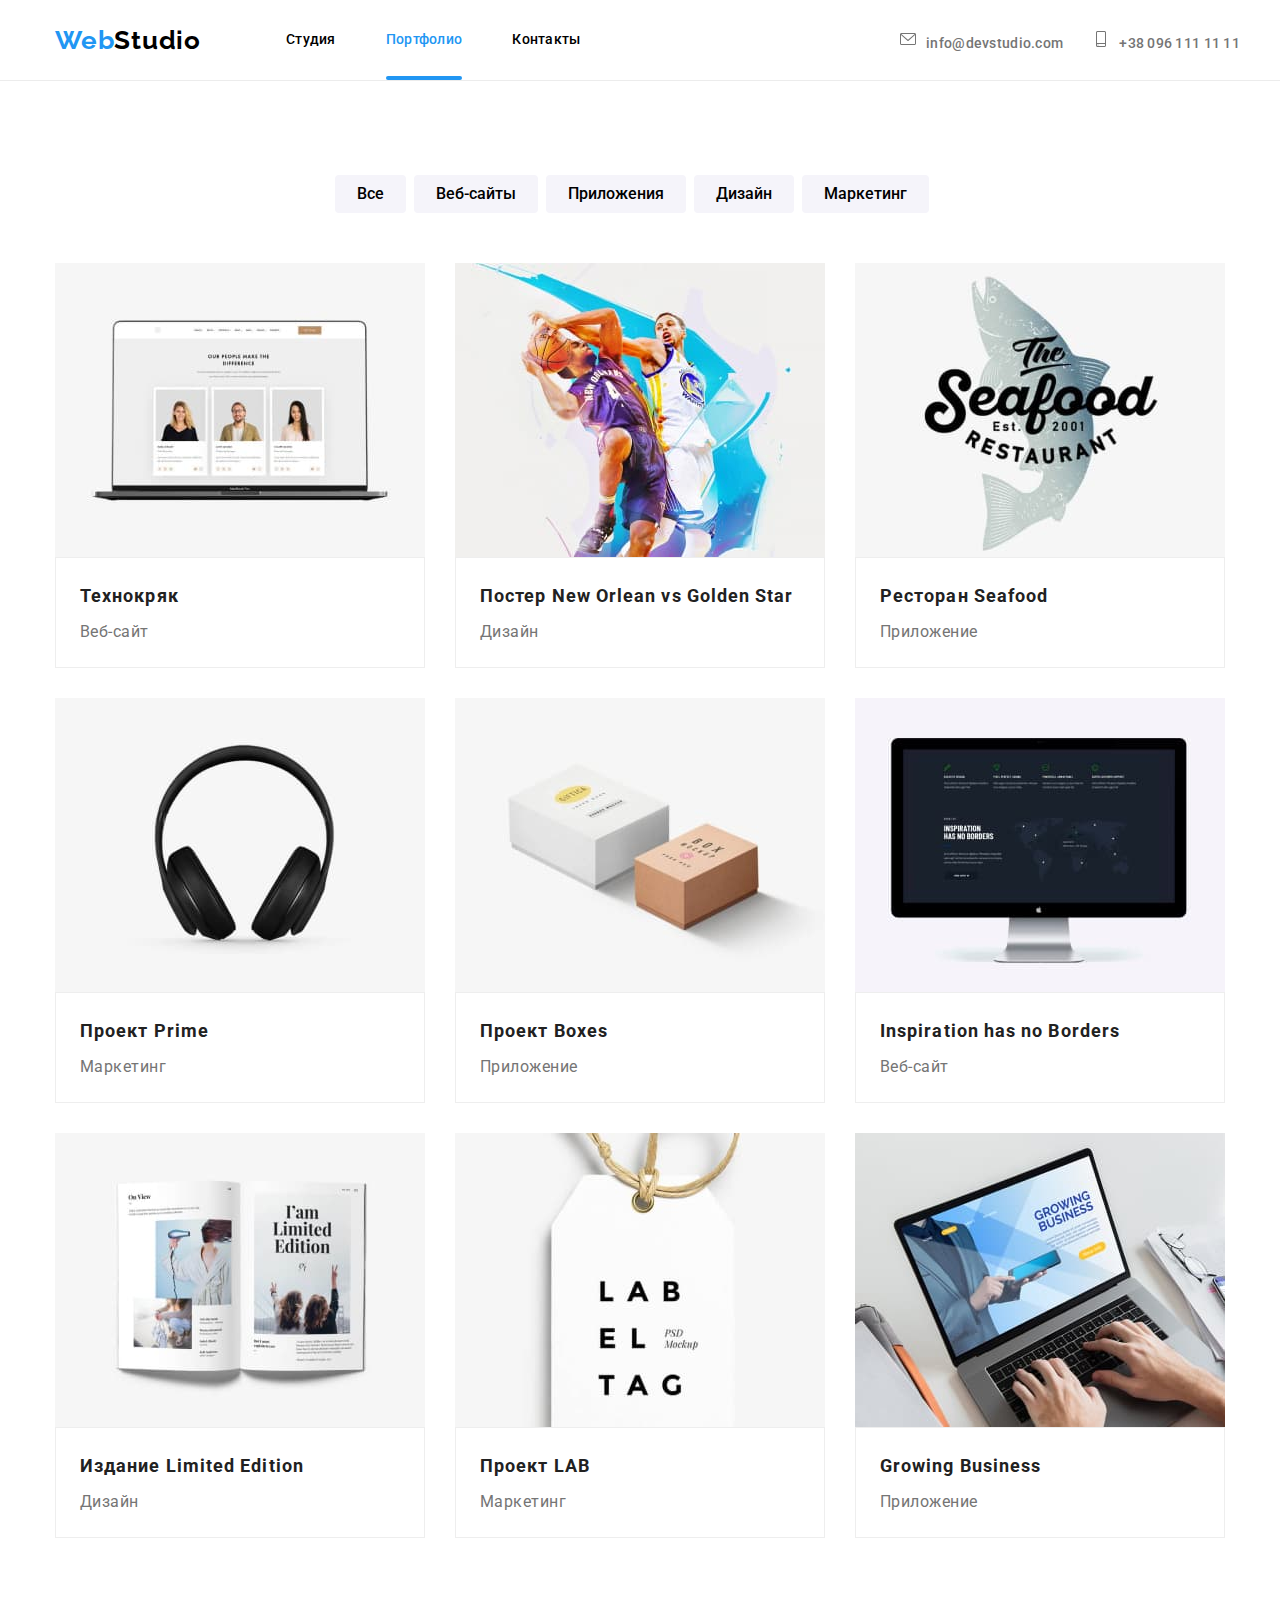
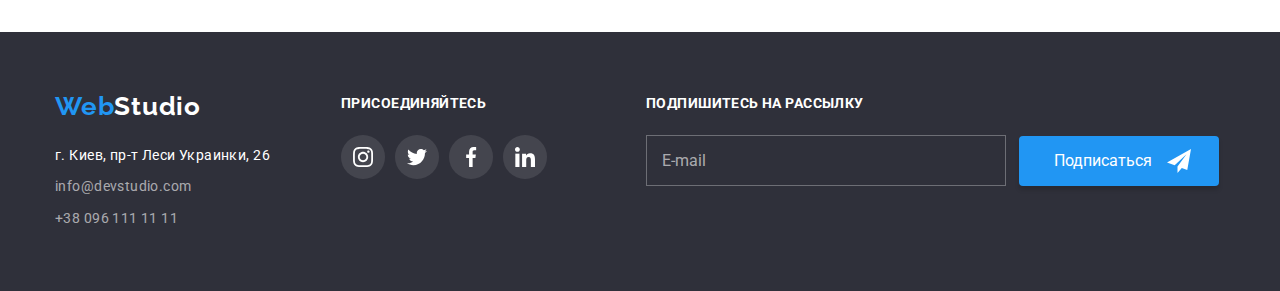
==== commit c4eb10ea: "правки" ====
--- a/portfolio.html
+++ b/portfolio.html
@@ -296,5 +296,4 @@
 	<script src="js/mobile-menu.js"></script>
 
 </body>
-
 </html>--- a/css/main.min.css
+++ b/css/main.min.css
@@ -1,2 +1,2 @@
-body{font-family:Roboto}body.scroll{overflow:hidden}*{padding:0;margin:0;border:0}*,*:before,*:after{-webkit-box-sizing:border-box;box-sizing:border-box}:focus,:active{outline:none}a:focus,a:active{outline:none}nav,footer,header,aside{display:block}html,body{height:100%;width:100%;font-size:100%;line-height:2;font-size:14px;-ms-text-size-adjust:100%;-moz-text-size-adjust:100%;-webkit-text-size-adjust:100%}input,button,textarea{font-family:inherit}input::-ms-clear{display:none}button{cursor:pointer}button::-moz-focus-inner{padding:0;border:0}address{font-style:normal}input,a,a :visited{text-decoration:none;color:inherit}button{color:inherit;background-color:inherit}a:focus{cursor:pointer}a:hover{text-decoration:none}svg{fill:inherit}ul li{list-style:none}img{vertical-align:top}h1,h2,h3,h4,h5,h6{font-size:inherit;font-weight:inherit}.container{margin:0 auto;padding:0 15px}@media screen and (min-width: 480px){.container{width:480px}}@media screen and (min-width: 768px){.container{width:768px}}@media screen and (min-width: 1200px){.container{width:1200px}}.header{background:#fff;border-bottom:1px solid #ECECEC}.top__line{height:80px;display:-webkit-box;display:-ms-flexbox;display:flex;-webkit-box-orient:horizontal;-webkit-box-direction:normal;-ms-flex-direction:row;flex-direction:row;-webkit-box-align:center;-ms-flex-align:center;align-items:center;-webkit-box-pack:justify;-ms-flex-pack:justify;justify-content:space-between}.top__line-logo{color:#000;font-family:Raleway;font-weight:bolder;font-size:26px;line-height:1.19;letter-spacing:0.03em}@media screen and (min-width: 768px){.top__line-logo{-webkit-box-flex:0;-ms-flex:0;flex:0;margin-right:100px}}.top__line-logo-web{color:#2196F3}.header-menu{-webkit-transform:translateX(110%);transform:translateX(110%);-webkit-transition:-webkit-transform 350ms linear;transition:-webkit-transform 350ms linear;transition:transform 350ms linear;transition:transform 350ms linear, -webkit-transform 350ms linear;-webkit-transition-timing-function:cubic-bezier(0.4, 0, 0.2, 1);transition-timing-function:cubic-bezier(0.4, 0, 0.2, 1);position:fixed;overflow-x:scroll;top:0;right:0;margin:0;padding:48px 40px;width:100%;height:100%;background:#fff;color:#000}.header-menu.is-open{-webkit-transform:translatey(0);transform:translatey(0)}.top__line-ul{font-weight:500;font-size:47px;line-height:1.17;letter-spacing:0.02em}.top__line-ul li{-webkit-transition:fill 250ms linear,color 250ms linear;transition:fill 250ms linear,color 250ms linear;-webkit-transition-timing-function:cubic-bezier(0.4, 0, 0.2, 1);transition-timing-function:cubic-bezier(0.4, 0, 0.2, 1);margin-bottom:35px}.top__line-ul li :hover,.top__line-ul li :focus{color:#2196F3}.top__line-ul li:last-child{margin-bottom:25vh}.nav__border{color:#2196F3}.top__line-info{fill:#757575;font-weight:500;font-size:34px;line-height:1.17;letter-spacing:0.02em;display:-webkit-box;display:-ms-flexbox;display:flex;-webkit-box-orient:vertical;-webkit-box-direction:reverse;-ms-flex-direction:column-reverse;flex-direction:column-reverse}.top__line-info a{-webkit-transition:fill 250ms linear,color 250ms linear;transition:fill 250ms linear,color 250ms linear;-webkit-transition-timing-function:cubic-bezier(0.4, 0, 0.2, 1);transition-timing-function:cubic-bezier(0.4, 0, 0.2, 1)}.top__line-info a:hover{color:#2196F3;fill:#2196F3}.top__line-info svg{display:none}.top__line-info .info-email{font-size:24px;line-height:1.16;color:#757575}.top__line-info .info-tel{margin-right:0;margin-bottom:30px;padding-right:0;color:#2196F3}.header-link{position:absolute;bottom:48px;display:-webkit-box;display:-ms-flexbox;display:flex;font-size:18px;line-height:22px;color:#2196F3}.header-link li:not(:last-child){border-right:1px solid rgba(33,33,33,0.2);margin-right:10px;padding-right:10px}@media screen and (min-width: 768px){.header-menu{-webkit-transform:none;transform:none;position:relative;display:-webkit-box;display:-ms-flexbox;display:flex;height:80px;background:none;padding:0;margin:0 -15px;overflow:hidden}.top__line-ul{color:#000;font-weight:500;font-size:14px;line-height:1.14;letter-spacing:0.02em;display:-webkit-box;display:-ms-flexbox;display:flex;-ms-flex-item-align:center;align-self:center}.top__line-ul li{margin-right:38px;-webkit-transition:fill 250ms linear,color 250ms linear;transition:fill 250ms linear,color 250ms linear;-webkit-transition-timing-function:cubic-bezier(0.4, 0, 0.2, 1);transition-timing-function:cubic-bezier(0.4, 0, 0.2, 1);padding:32px 0}.top__line-ul li :hover,.top__line-ul li :focus{color:#2196F3}}@media screen and (min-width: 768px) and (min-width: 1200px){.top__line-ul li{margin-right:50px}}@media screen and (min-width: 768px){.top__line-ul li:last-child{margin-right:80px}}@media screen and (min-width: 768px) and (min-width: 1200px){.top__line-ul li:last-child{margin-right:305px}}@media screen and (min-width: 768px){.top__line-info{display:block;fill:#757575;font-weight:500;font-size:14px;line-height:1.4;letter-spacing:0.02em;padding:21px 0}.top__line-info a{color:#757575;-webkit-transition:fill 250ms linear,color 250ms linear;transition:fill 250ms linear,color 250ms linear;-webkit-transition-timing-function:cubic-bezier(0.4, 0, 0.2, 1);transition-timing-function:cubic-bezier(0.4, 0, 0.2, 1)}.top__line-info a:hover{color:#2196F3;fill:#2196F3}.top__line-info svg{display:inline;margin-right:10px;width:16px;height:18px}.top__line-info .info-email{font-size:14px;line-height:1.4}}@media screen and (min-width: 768px) and (min-width: 1200px){.top__line-info{display:-webkit-box;display:-ms-flexbox;display:flex;-webkit-box-orient:horizontal;-webkit-box-direction:normal;-ms-flex-direction:row;flex-direction:row;padding:30px 0}.top__line-info .info-tel{margin-left:30px}}@media screen and (min-width: 768px){.header-link{display:none}.nav__border{color:#2196F3}.nav__border::after{content:"";position:relative;top:28px;display:block;margin-bottom:-4px;height:4px;border-radius:2px;background:#2196F3}}.mobile-menu{display:block;position:relative;top:0;left:0;-webkit-user-select:none;-moz-user-select:none;-ms-user-select:none;user-select:none}@media screen and (min-width: 768px){.mobile-menu{display:none}}.mobile-menu input{display:block;width:40px;height:32px;position:absolute;top:-7px;left:-5px;cursor:pointer;opacity:0;z-index:2;-webkit-touch-callout:none}.mobile-menu span{position:relative;display:block;width:33px;height:4px;margin-bottom:5px;background:#212121;border-radius:3px;z-index:1;-webkit-transform-origin:4px 0px;transform-origin:4px 0px;-webkit-transition:background 0.5s cubic-bezier(0.77, 0.2, 0.05, 1),opacity 0.55s ease,-webkit-transform 0.5s cubic-bezier(0.77, 0.2, 0.05, 1);transition:background 0.5s cubic-bezier(0.77, 0.2, 0.05, 1),opacity 0.55s ease,-webkit-transform 0.5s cubic-bezier(0.77, 0.2, 0.05, 1);transition:transform 0.5s cubic-bezier(0.77, 0.2, 0.05, 1),background 0.5s cubic-bezier(0.77, 0.2, 0.05, 1),opacity 0.55s ease;transition:transform 0.5s cubic-bezier(0.77, 0.2, 0.05, 1),background 0.5s cubic-bezier(0.77, 0.2, 0.05, 1),opacity 0.55s ease,-webkit-transform 0.5s cubic-bezier(0.77, 0.2, 0.05, 1)}.mobile-menu span :hover,.mobile-menu span :focus,.mobile-menu span :active{background:#000}.mobile-menu span:first-child{-webkit-transform-origin:0% 0%;transform-origin:0% 0%}.mobile-menu span:nth-last-child(2){-webkit-transform-origin:0% 100%;transform-origin:0% 100%}.mobile-menu input:checked ~ span{opacity:1;-webkit-transform:rotate(-45deg) translate(0px);transform:rotate(-45deg) translate(0px)}.mobile-menu input:checked ~ span:nth-last-child(3){opacity:0;-webkit-transform:rotate(0deg) scale(0.2, 0.2);transform:rotate(0deg) scale(0.2, 0.2)}.mobile-menu input:checked ~ span:nth-last-child(2){-webkit-transform:rotate(45deg) translate(-7px, -10px);transform:rotate(45deg) translate(-7px, -10px)}.up__block{margin:0 auto;background:-webkit-gradient(linear, left top, right top, from(rgba(47,48,58,0.4)), to(rgba(47,48,58,0.4))),url(../images/background.jpg);background:linear-gradient(to right, rgba(47,48,58,0.4), rgba(47,48,58,0.4)),url(../images/background.jpg);background-size:cover;background-repeat:no-repeat;background-position:center}.up__block-title{color:#fff;text-align:center;font-weight:900;font-size:26px;line-height:1.6;text-align:center;letter-spacing:0.06em;text-transform:uppercase;padding-top:118px}@media screen and (min-width: 1200px){.up__block-title{font-size:44px;line-height:1.3;padding-top:200px}}.up__block-button{text-align:center;padding-bottom:118px}@media screen and (min-width: 1200px){.up__block-button{padding-bottom:200px}}.up__block-bt{margin-top:30px;padding:9.1px 0;width:200px;font-weight:bold;color:#fff;background:#2196F3;-webkit-box-shadow:0px 4px 4px rgba(0,0,0,0.15);box-shadow:0px 4px 4px rgba(0,0,0,0.15);border-radius:4px;font-size:16px;line-height:1.7;letter-spacing:0.06em}.peculiarities{padding:60px 0}@media screen and (min-width: 1200px){.peculiarities{padding:94px 0}}.peculiarities-info h2{text-align:center;font-weight:bold;padding-bottom:10px;font-size:14px;line-height:1.14;letter-spacing:0.03em;text-transform:uppercase;color:#212121;margin-top:30px}.peculiarities-info p{font-size:14px;line-height:1.7;letter-spacing:0.03em;color:#757575;margin-bottom:10px}.peculiarities-info:before{display:block;content:"";height:120px;background-size:70px;background-repeat:no-repeat;background-position:center;background-color:#f5f4fa;margin-bottom:20px}.peculiarities-icon1::before{background-image:url(../images/antenna.svg)}.peculiarities-icon2::before{background-image:url(../images/clock.svg)}.peculiarities-icon3::before{background-image:url(../images/diagram.svg)}.peculiarities-icon4::before{background-image:url(../images/astronaut.svg)}@media screen and (min-width: 768px){.peculiarities__flex{display:-webkit-box;display:-ms-flexbox;display:flex;-ms-flex-wrap:wrap;flex-wrap:wrap;margin:-15px}.peculiarities__flex li{margin:15px;width:calc((100% - 4 * 15px) / 2)}.peculiarities__flex li:nth-last-child(1),.peculiarities__flex li:nth-last-child(2){margin-bottom:0}.peculiarities__flex li h2{text-align:left}}@media screen and (min-width: 1200px){.peculiarities__flex{display:-webkit-box;display:-ms-flexbox;display:flex;-webkit-box-orient:horizontal;-webkit-box-direction:normal;-ms-flex-direction:row;flex-direction:row;margin:-15px}.peculiarities__flex li{margin:15px;width:calc((100% - 8 * 15px) / 4)}.peculiarities__flex li h2{text-align:left}}.classes{padding:0 0 94px 0}@media screen and (max-width: 1200px){.classes{display:none}}.classes__title{text-align:center;font-weight:bold;font-size:36px;line-height:1.16;text-align:center;letter-spacing:0.03em;color:#212121;margin-bottom:50px}.classes__image{display:-webkit-box;display:-ms-flexbox;display:flex}.classes__image li{margin-right:30px;position:relative}.classes__image li:last-child{margin-right:0}.classes-image-sabtitle{position:absolute;bottom:0;padding:27px 0;font-weight:500;font-size:14px;line-height:1.14;text-align:center;letter-spacing:0.03em;text-transform:uppercase;width:100%;color:#FFFFFF;background:rgba(47,48,58,0.8)}.team{background:#F5F4FA;padding:60px 0}@media screen and (min-width: 1200px){.team{padding:94px 0}}.team__title{margin-bottom:30px;font-weight:bold;font-size:28px;line-height:1.17;text-align:center;letter-spacing:0.03em;color:#212121}@media screen and (min-width: 1200px){.team__title{font-size:36px;line-height:1.16;margin-bottom:50px}}.team-flex .team-cards:not(:last-child){margin-bottom:30px}@media screen and (min-width: 768px){.team-flex{display:-webkit-box;display:-ms-flexbox;display:flex;-ms-flex-wrap:wrap;flex-wrap:wrap;margin:-15px}.team-flex .team-cards{margin:15px;width:calc((100% - 4 * 15px) / 2)}.team-flex .team-cards:last-child{margin-bottom:30px}}@media screen and (min-width: 1200px){.team-flex{display:-webkit-box;display:-ms-flexbox;display:flex;-ms-flex-wrap:wrap;flex-wrap:wrap;margin:-15px}.team-flex .team-cards{margin:15px;width:calc((100% - 8 * 15px) / 4)}}.team-cards{width:100%;margin-right:30px;background:#fff;-webkit-box-shadow:0px 1px 3px rgba(0,0,0,0.12),0px 1px 1px rgba(0,0,0,0.14),0px 2px 1px rgba(0,0,0,0.2);box-shadow:0px 1px 3px rgba(0,0,0,0.12),0px 1px 1px rgba(0,0,0,0.14),0px 2px 1px rgba(0,0,0,0.2);border-radius:0px 0px 4px 4px}.team-cards img{width:100%}.team-cards:last-child{margin-right:0}.team-card-padding{padding:30px 0}.team-card-title{font-weight:500;font-size:16px;line-height:1.18;text-align:center;letter-spacing:0.03em;color:#212121}.team-card-sabtitle{margin-top:10px;font-size:16px;line-height:1.18;text-align:center;letter-spacing:0.03em;color:#757575}.team-social{margin-top:16px;display:-webkit-box;display:-ms-flexbox;display:flex;-webkit-box-pack:center;-ms-flex-pack:center;justify-content:center}.team-social-link{display:-webkit-box;display:-ms-flexbox;display:flex;-webkit-box-pack:center;-ms-flex-pack:center;justify-content:center;-webkit-box-align:center;-ms-flex-align:center;align-items:center;justify-content:center;-webkit-transition:fill 250ms linear,color 250ms linear,background 250ms linear;transition:fill 250ms linear,color 250ms linear,background 250ms linear;-webkit-transition-timing-function:cubic-bezier(0.4, 0, 0.2, 1);transition-timing-function:cubic-bezier(0.4, 0, 0.2, 1);width:44px;height:44px;border-radius:50%;fill:#AFB1B8}.team-social-link:hover,.team-social-link:focus{background:#2196F3;fill:#fff}.team-social-li{margin-right:10px}.team-social-li:last-child{margin-right:0}.team-social-svg{width:20px;height:20px}.client{padding:60px 0}@media screen and (min-width: 1200px){.client{padding:94px 0}}.client-title{text-align:center;font-weight:700;font-size:28px;line-height:1.17;text-align:center;letter-spacing:0.03em;color:#212121;margin-bottom:30px}@media screen and (min-width: 1200px){.client-title{margin-bottom:50px;font-size:36px;line-height:1.16}}.client-ul{display:-webkit-box;display:-ms-flexbox;display:flex;-ms-flex-wrap:wrap;flex-wrap:wrap;margin:-15px}.client-ul li{margin:15px;padding:15px 0 10px 0;width:calc((100% - 4 * 15px) / 2);height:calc((100% - 4 * 10px) / 2);border:1px solid #AFB1B8;-webkit-box-sizing:border-box;box-sizing:border-box;border-radius:4px;fill:#AFB1B8;-webkit-transition:fill 250ms linear,color 250ms linear,border 250ms linear;transition:fill 250ms linear,color 250ms linear,border 250ms linear;-webkit-transition-timing-function:cubic-bezier(0.4, 0, 0.2, 1);transition-timing-function:cubic-bezier(0.4, 0, 0.2, 1);display:-webkit-box;display:-ms-flexbox;display:flex;-webkit-box-align:center;-ms-flex-align:center;align-items:center;-webkit-box-pack:center;-ms-flex-pack:center;justify-content:center}.client-ul li:last-child{padding:10px 0 15px 0}.client-ul li svg{width:50px;height:56px}.client-ul li:hover,.client-ul li:focus{fill:#2196F3;cursor:pointer;border:1px solid #2196F3}@media screen and (min-width: 768px){.client-ul li{margin:15px;width:calc((100% - 6 * 15px) / 3)}}@media screen and (min-width: 1200px){.client-ul li{margin:15px;width:calc((100% - 12 * 15px) / 6)}}.footer{padding:60px 0;background:#2F303A;text-align:center}@media screen and (min-width: 1200px){.footer{display:-webkit-box;display:-ms-flexbox;display:flex;-webkit-box-orient:horizontal;-webkit-box-direction:normal;-ms-flex-direction:row;flex-direction:row}}.footer__logo{color:#fff;font-family:Raleway;font-weight:bolder;font-size:26px;line-height:1.14;letter-spacing:0.03em;margin-bottom:20px;padding:0}@media screen and (min-width: 1200px){.footer__logo{margin-bottom:20px}}.footer__logo-web{color:#2196F3}.footer__address{margin-bottom:60px}@media screen and (min-width: 768px){.footer__address{text-align:center;-webkit-box-flex:0;-ms-flex:0 1 50%;flex:0 1 50%;padding:0 50px}}@media screen and (min-width: 1200px){.footer__address{text-align:left;-webkit-box-flex:0;-ms-flex:0 216px;flex:0 216px;padding:0;margin:0 70px 0 0}}.footer__address-street{margin-top:20px;margin-bottom:8px;font-style:normal;font-size:14px;line-height:1.7;letter-spacing:0.03em;color:#FFFFFF}.footer__address-email,.footer__address-tell{display:block;font-style:normal;font-size:14px;line-height:1.7;letter-spacing:0.03em;color:rgba(255,255,255,0.6);-webkit-transition:fill 250ms linear,color 250ms linear;transition:fill 250ms linear,color 250ms linear;-webkit-transition-timing-function:cubic-bezier(0.4, 0, 0.2, 1);transition-timing-function:cubic-bezier(0.4, 0, 0.2, 1)}.footer__address-email:hover,.footer__address-email:focus,.footer__address-tell:hover,.footer__address-tell:focus{color:#2196F3}.footer__address-email{margin-bottom:8px}@media screen and (min-width: 768px){.container-flex-footer{display:-webkit-box;display:-ms-flexbox;display:flex;-ms-flex-wrap:wrap;flex-wrap:wrap}}@media screen and (min-width: 1200px){.container-flex-footer{display:-webkit-box;display:-ms-flexbox;display:flex;-webkit-box-flex:50%;-ms-flex:50%;flex:50%}}.footer-social{text-align:center;margin-bottom:60px}.footer-social h2{font-weight:bold;font-size:14px;line-height:1.7;letter-spacing:0.03em;text-transform:uppercase;color:#fff;margin-bottom:20px}@media screen and (min-width: 1200px){.footer-social h2{text-align:left}}.footer-social li:nth-child(1){display:block}@media screen and (min-width: 768px){.footer-social{-webkit-box-flex:50%;-ms-flex:50%;flex:50%}}@media screen and (min-width: 1200px){.footer-social{-webkit-box-flex:0;-ms-flex:0;flex:0;padding:0;margin:0 93px 0 0}}.social-ul{display:-webkit-box;display:-ms-flexbox;display:flex;-webkit-box-pack:center;-ms-flex-pack:center;justify-content:center}.footer-social-icon{display:block;width:44px;height:44px;border-radius:50%;background-size:20px;background-repeat:no-repeat;background-position:center;background-color:rgba(255,255,255,0.1);margin-right:10px;-webkit-transition:fill 250ms linear,color 250ms linear,background 250ms linear;transition:fill 250ms linear,color 250ms linear,background 250ms linear;-webkit-transition-timing-function:cubic-bezier(0.4, 0, 0.2, 1);transition-timing-function:cubic-bezier(0.4, 0, 0.2, 1)}.footer-social-icon:hover,.footer-social-icon:focus{background-color:#2196F3}.footer-social-icon1{background-image:url(../images/instagram.svg)}.footer-social-icon2{background-image:url(../images/twitter.svg)}.footer-social-icon3{background-image:url(../images/facebook.svg)}.footer-social-icon4{background-image:url(../images/linkedin.svg);margin-right:0}.footer-form{margin:0 auto}.footer-form h2{text-align:center;margin-bottom:20px;font-weight:700;font-size:14px;line-height:1.7;letter-spacing:0.03em;text-transform:uppercase;color:#FFFFFF}@media screen and (min-width: 1200px){.footer-form h2{text-align:left}}.footer-form-input{padding:15px;margin-bottom:20px;font-size:16px;border:1px solid rgba(255,255,255,0.3);background:#2F303A;color:#fff;width:100%}.footer-form-input:focus{border:1px solid #2196F3}.footer-form-input::-webkit-input-placeholder{color:rgba(255,255,255,0.6)}.footer-form-input:-ms-input-placeholder{color:rgba(255,255,255,0.6)}.footer-form-input::-ms-input-placeholder{color:rgba(255,255,255,0.6)}.footer-form-input::placeholder{color:rgba(255,255,255,0.6)}@media screen and (min-width: 768px){.footer-form-input{width:460px;display:block}}@media screen and (min-width: 1200px){.footer-form-input{width:360px;display:inline;margin-right:10px}}.footer-form-bt{position:relative;padding:9px 67px 9px 35px;font-size:16px;line-height:2;background:#2196F3;color:#fff;-webkit-box-shadow:0px 4px 4px rgba(0,0,0,0.15);box-shadow:0px 4px 4px rgba(0,0,0,0.15);border-radius:4px}.footer-form-svg{position:absolute;top:50%;right:28px;-webkit-transform:translateY(-50%);transform:translateY(-50%);fill:#fff;text-align:center}.backdrop{position:fixed;top:0;left:0;width:100%;height:100%;background:rgba(0,0,0,0.2)}.is-hidden{opacity:0;pointer-events:none;-webkit-transition:opacity 250ms linear;transition:opacity 250ms linear;-webkit-transition-timing-function:cubic-bezier(0.4, 0, 0.2, 1);transition-timing-function:cubic-bezier(0.4, 0, 0.2, 1)}.modal{position:absolute;width:450px;min-height:auto;top:50%;left:50%;-webkit-transform:translate(-50%, -50%);transform:translate(-50%, -50%);background:#FFFFFF;-webkit-box-shadow:0px 1px 3px rgba(0,0,0,0.12),0px 1px 1px rgba(0,0,0,0.14),0px 2px 1px rgba(0,0,0,0.2);box-shadow:0px 1px 3px rgba(0,0,0,0.12),0px 1px 1px rgba(0,0,0,0.14),0px 2px 1px rgba(0,0,0,0.2);border-radius:4px;padding:40px}.modal a{color:#188CE8;text-decoration:underline}@media screen and (max-width: 422px){.modal{width:100%;max-height:560px;overflow:scroll;padding:35px 15px 15px 15px;margin:0}}@media screen and (min-width: 1200px){.modal{min-width:528px;min-height:581px}}.modal-btn{position:absolute;top:8px;right:8px;width:30px;height:30px;border:1px solid rgba(0,0,0,0.2);border-radius:50%;background:url(../images/close.svg) 11px no-repeat;background-position:center;-webkit-transition:fill 250ms linear,color 250ms linear,border 550ms linear;transition:fill 250ms linear,color 250ms linear,border 550ms linear;-webkit-transition-timing-function:cubic-bezier(0.4, 0, 0.2, 1);transition-timing-function:cubic-bezier(0.4, 0, 0.2, 1)}.modal-btn:hover{fill:#2196F3;border:1px solid rgba(0,0,0,0.09)}.modal-btn-close{width:11px;height:11px;margin:0 auto}.modal-title{font-weight:700;font-size:20px;line-height:1.15;text-align:center;letter-spacing:0.03em;color:#212121;margin-bottom:12px}.modal-label{font-size:12px;line-height:1.16;letter-spacing:0.01em;color:#757575}.modal-input{border:1px solid rgba(33,33,33,0.2);-webkit-box-sizing:border-box;box-sizing:border-box;border-radius:4px;display:block;width:100%;height:40px;margin-top:-2px;margin-bottom:10px;padding:12px 16px 12px 42px}.modal-input:focus{border:1px solid #2196F3}.modal-input-text{resize:none;width:100%;height:120px;padding:12px 16px;font-size:14px;line-height:1.14;letter-spacing:0.01em}.modal-input-text::-webkit-input-placeholder{color:rgba(117,117,117,0.5)}.modal-input-text:-ms-input-placeholder{color:rgba(117,117,117,0.5)}.modal-input-text::-ms-input-placeholder{color:rgba(117,117,117,0.5)}.modal-input-text::placeholder{color:rgba(117,117,117,0.5)}.checkbox-icon{fill:#fff;border:solid 0.6px #212121;border-radius:1.5px;width:15px;height:15px;padding:-2px}.modal-checkbox{appearance:none;-webkit-appearance:none;-moz-appearance:none;margin-bottom:30px}.modal-checkbox:checked+.checkbox-icon{fill:#2196F3;border:none}.modal-label-checkbox{font-size:12px;line-height:1.16;letter-spacing:0.03em;color:#757575}@media screen and (min-width: 1200px){.modal-label-checkbox{font-size:14px;line-height:1.7}}.modal-bt{padding:10px 55px;background:#188CE8;-webkit-box-shadow:0px 4px 4px rgba(0,0,0,0.15);box-shadow:0px 4px 4px rgba(0,0,0,0.15);border-radius:4px;font-weight:700;font-size:16px;line-height:30px;display:-webkit-box;display:-ms-flexbox;display:flex;margin:0 auto;margin-top:30px;-webkit-box-align:center;-ms-flex-align:center;align-items:center;text-align:center;letter-spacing:0.06em;color:#FFFFFF}.form-field1,.form-field2,.form-field3{position:relative}.modal-social-svg1,.modal-social-svg2,.modal-social-svg3{fill:#212121;position:absolute;top:50%;left:14px;-webkit-transform:translateY(-50%);transform:translateY(-50%);width:12px;height:12px}.modal-input:focus+.modal-social-svg1{fill:#2196F3}.portfolio{padding:60px 0}@media screen and (min-width: 1200px){.portfolio{padding:94px 0}}.filters-list{display:-webkit-box;display:-ms-flexbox;display:flex;-ms-flex-wrap:wrap;flex-wrap:wrap;margin:0 auto;margin-bottom:40px;max-width:611px;width:100%;-webkit-box-align:center;-ms-flex-align:center;align-items:center}@media screen and (min-width: 768px){.filters-list{margin-bottom:30px}}@media screen and (min-width: 1200px){.filters-list{margin-bottom:50px}}.filters-element button{padding:6.3px 22px;margin-right:8px;margin-bottom:20px;font-size:16px;line-height:1.6;font-weight:500;background:#F5F4FA;border-radius:4px;white-space:nowrap;-webkit-transition:fill 250ms linear,color 250ms linear,background 250ms linear;transition:fill 250ms linear,color 250ms linear,background 250ms linear;-webkit-transition-timing-function:cubic-bezier(0.4, 0, 0.2, 1);transition-timing-function:cubic-bezier(0.4, 0, 0.2, 1)}.filters-element button:hover,.filters-element button:focus{cursor:pointer;color:#fff;background:#2196F3;-webkit-box-shadow:0px 3px 1px rgba(0,0,0,0.1),0px 1px 2px rgba(0,0,0,0.08),0px 2px 2px rgba(0,0,0,0.12);box-shadow:0px 3px 1px rgba(0,0,0,0.1),0px 1px 2px rgba(0,0,0,0.08),0px 2px 2px rgba(0,0,0,0.12)}@media screen and (min-width: 768px){.filters-element button{margin-bottom:0}}@media screen and (min-width: 768px){.project{display:-webkit-box;display:-ms-flexbox;display:flex;-ms-flex-wrap:wrap;flex-wrap:wrap}}@media screen and (min-width: 768px){.project{display:-webkit-box;display:-ms-flexbox;display:flex;-ms-flex-wrap:wrap;flex-wrap:wrap;margin:-15px}.project .project-content{margin:15px;width:calc((100% - 4 * 15px) / 2)}}@media screen and (min-width: 768px) and (min-width: 1200px){.project .project-content{margin:15px;width:calc((100% - 6 * 15px) / 3)}}.project h2{font-weight:bold;font-size:18px;line-height:2;letter-spacing:0.06em;color:#212121}.project-content{width:100%;margin:0 30px 30px 0;background:#fff}.project-content:nth-child(3n+3){margin-right:0}.project-body{display:block;-webkit-transition:-webkit-box-shadow 250ms linear;transition:-webkit-box-shadow 250ms linear;transition:box-shadow 250ms linear;transition:box-shadow 250ms linear, -webkit-box-shadow 250ms linear;-webkit-transition-timing-function:cubic-bezier(0.4, 0, 0.2, 1);transition-timing-function:cubic-bezier(0.4, 0, 0.2, 1)}.project-body:hover,.project-body:focus{-webkit-box-shadow:0px 1px 1px rgba(0,0,0,0.12),0px 4px 4px rgba(0,0,0,0.06),1px 4px 6px rgba(0,0,0,0.16);box-shadow:0px 1px 1px rgba(0,0,0,0.12),0px 4px 4px rgba(0,0,0,0.06),1px 4px 6px rgba(0,0,0,0.16)}.project-body img{width:100%;height:auto;-webkit-transition:opacity 350ms linear;transition:opacity 350ms linear;-webkit-transition-timing-function:cubic-bezier(0.4, 0, 0.2, 1);transition-timing-function:cubic-bezier(0.4, 0, 0.2, 1)}body.scroll .project-body img{opacity:0}.project-body-text{position:relative;overflow:hidden}.project-content-title{position:absolute;top:0;left:0;width:100%;height:100%;-webkit-transform:translatey(110%);transform:translatey(110%);-webkit-transition:-webkit-transform 250ms linear;transition:-webkit-transform 250ms linear;transition:transform 250ms linear;transition:transform 250ms linear, -webkit-transform 250ms linear;-webkit-transition-timing-function:cubic-bezier(0.4, 0, 0.2, 1);transition-timing-function:cubic-bezier(0.4, 0, 0.2, 1);padding:63px 24px;background:rgba(33,150,243,0.9);font-size:18px;line-height:1.5;letter-spacing:0.03em;color:#fff}.project-content :hover .project-content-title,.project-content :focus .project-content-title{opacity:1;-webkit-transform:translatey(0);transform:translatey(0)}.project-border{padding:20px 24px;border:1px solid #eee}.project-border p{font-size:16px;line-height:1.8;letter-spacing:0.03em;color:#757575;margin-top:4px}.peculiarities-svg{color:#000;background:#FFFFFF}
+body{font-family:Roboto}body.scroll{overflow:hidden}*{padding:0;margin:0;border:0}*,*:before,*:after{-webkit-box-sizing:border-box;box-sizing:border-box}:focus,:active{outline:none}a:focus,a:active{outline:none}nav,footer,header,aside{display:block}html,body{height:100%;width:100%;font-size:100%;line-height:2;font-size:14px;-ms-text-size-adjust:100%;-moz-text-size-adjust:100%;-webkit-text-size-adjust:100%}input,button,textarea{font-family:inherit}input::-ms-clear{display:none}button{cursor:pointer}button::-moz-focus-inner{padding:0;border:0}address{font-style:normal}input,a,a :visited{text-decoration:none;color:inherit}button{color:inherit;background-color:inherit}a:focus{cursor:pointer}a:hover{text-decoration:none}svg{fill:inherit}ul li{list-style:none}img{vertical-align:top}h1,h2,h3,h4,h5,h6{font-size:inherit;font-weight:inherit}.container{margin:0 auto;padding:0 15px}@media screen and (min-width: 480px){.container{width:480px}}@media screen and (min-width: 768px){.container{width:768px}}@media screen and (min-width: 1200px){.container{width:1200px}}.header{background:#fff;border-bottom:1px solid #ECECEC}.top__line{height:80px;display:-webkit-box;display:-ms-flexbox;display:flex;-webkit-box-orient:horizontal;-webkit-box-direction:normal;-ms-flex-direction:row;flex-direction:row;-webkit-box-align:center;-ms-flex-align:center;align-items:center;-webkit-box-pack:justify;-ms-flex-pack:justify;justify-content:space-between}.top__line-logo{color:#000;font-family:Raleway;font-weight:bolder;font-size:26px;line-height:1.19;letter-spacing:0.03em}@media screen and (min-width: 768px){.top__line-logo{-webkit-box-flex:0;-ms-flex:0;flex:0;margin-right:100px}}.top__line-logo-web{color:#2196F3}.header-menu{-webkit-transform:translateX(110%);transform:translateX(110%);-webkit-transition:-webkit-transform 350ms linear;transition:-webkit-transform 350ms linear;transition:transform 350ms linear;transition:transform 350ms linear, -webkit-transform 350ms linear;-webkit-transition-timing-function:cubic-bezier(0.4, 0, 0.2, 1);transition-timing-function:cubic-bezier(0.4, 0, 0.2, 1);position:fixed;overflow-x:scroll;top:0;right:0;display:-webkit-box;display:-ms-flexbox;display:flex;-webkit-box-orient:vertical;-webkit-box-direction:normal;-ms-flex-direction:column;flex-direction:column;-webkit-box-pack:justify;-ms-flex-pack:justify;justify-content:space-between;margin:0;padding:48px 40px;width:100%;height:100%;background:#fff;color:#000}.header-menu.is-open{-webkit-transform:translatey(0);transform:translatey(0)}.top__line-ul{font-weight:500;font-size:47px;line-height:1.17;letter-spacing:0.02em}.top__line-ul li{-webkit-transition:fill 250ms linear,color 250ms linear;transition:fill 250ms linear,color 250ms linear;-webkit-transition-timing-function:cubic-bezier(0.4, 0, 0.2, 1);transition-timing-function:cubic-bezier(0.4, 0, 0.2, 1);margin-bottom:35px}.top__line-ul li :hover,.top__line-ul li :focus{color:#2196F3}.top__line-ul li:last-child{margin-bottom:25px}.nav__border{color:#2196F3}.top__line-info{fill:#757575;font-weight:500;font-size:34px;line-height:1.17;letter-spacing:0.02em;display:-webkit-box;display:-ms-flexbox;display:flex;-webkit-box-orient:vertical;-webkit-box-direction:reverse;-ms-flex-direction:column-reverse;flex-direction:column-reverse}.top__line-info a{-webkit-transition:fill 250ms linear,color 250ms linear;transition:fill 250ms linear,color 250ms linear;-webkit-transition-timing-function:cubic-bezier(0.4, 0, 0.2, 1);transition-timing-function:cubic-bezier(0.4, 0, 0.2, 1)}.top__line-info a:hover{color:#2196F3;fill:#2196F3}.top__line-info svg{display:none}.top__line-info .info-email{margin-bottom:64px;font-size:24px;line-height:1.16;color:#757575}.top__line-info .info-tel{margin-right:0;margin-bottom:30px;padding-right:0;color:#2196F3}.header-link{position:absolute;bottom:48px;margin-top:30px;display:-webkit-box;display:-ms-flexbox;display:flex;font-size:18px;line-height:22px;color:#2196F3}.header-link li:not(:last-child){border-right:1px solid rgba(33,33,33,0.2);margin-right:10px;padding-right:10px}@media screen and (min-width: 768px){.header-menu{-webkit-transform:none;transform:none;position:relative;display:-webkit-box;display:-ms-flexbox;display:flex;-webkit-box-orient:inherit;-webkit-box-direction:inherit;-ms-flex-direction:inherit;flex-direction:inherit;-webkit-box-pack:inherit;-ms-flex-pack:inherit;justify-content:inherit;height:80px;background:none;padding:0;margin:0 -15px;overflow:hidden}.top__line-ul{color:#000;font-weight:500;font-size:14px;line-height:1.14;letter-spacing:0.02em;display:-webkit-box;display:-ms-flexbox;display:flex;-ms-flex-item-align:center;align-self:center}.top__line-ul li{margin-right:38px;-webkit-transition:fill 250ms linear,color 250ms linear;transition:fill 250ms linear,color 250ms linear;-webkit-transition-timing-function:cubic-bezier(0.4, 0, 0.2, 1);transition-timing-function:cubic-bezier(0.4, 0, 0.2, 1);padding:32px 0}.top__line-ul li :hover,.top__line-ul li :focus{color:#2196F3}}@media screen and (min-width: 768px) and (min-width: 1200px){.top__line-ul li{margin-right:50px}}@media screen and (min-width: 768px){.top__line-ul li:last-child{margin-right:80px}}@media screen and (min-width: 768px) and (min-width: 1200px){.top__line-ul li:last-child{margin-right:305px}}@media screen and (min-width: 768px){.top__line-info{display:block;fill:#757575;font-weight:500;font-size:14px;line-height:1.4;letter-spacing:0.02em;padding:21px 0}.top__line-info a{color:#757575;-webkit-transition:fill 250ms linear,color 250ms linear;transition:fill 250ms linear,color 250ms linear;-webkit-transition-timing-function:cubic-bezier(0.4, 0, 0.2, 1);transition-timing-function:cubic-bezier(0.4, 0, 0.2, 1)}.top__line-info a:hover{color:#2196F3;fill:#2196F3}.top__line-info svg{display:inline;margin-right:10px;width:16px;height:18px}.top__line-info .info-email{margin-bottom:0;font-size:14px;line-height:1.4}}@media screen and (min-width: 768px) and (min-width: 1200px){.top__line-info{display:-webkit-box;display:-ms-flexbox;display:flex;-webkit-box-orient:horizontal;-webkit-box-direction:normal;-ms-flex-direction:row;flex-direction:row;padding:30px 0}.top__line-info .info-tel{margin-left:30px}}@media screen and (min-width: 768px){.header-link{display:none}.nav__border{color:#2196F3}.nav__border::after{content:"";position:relative;top:28px;display:block;margin-bottom:-4px;height:4px;border-radius:2px;background:#2196F3}}.mobile-menu{display:block;position:relative;top:0;left:0;-webkit-user-select:none;-moz-user-select:none;-ms-user-select:none;user-select:none}@media screen and (min-width: 768px){.mobile-menu{display:none}}.mobile-menu input{display:block;width:40px;height:32px;position:absolute;top:-7px;left:-5px;cursor:pointer;opacity:0;z-index:2;-webkit-touch-callout:none}.mobile-menu span{position:relative;display:block;width:33px;height:4px;margin-bottom:5px;background:#212121;border-radius:3px;z-index:1;-webkit-transform-origin:4px 0px;transform-origin:4px 0px;-webkit-transition:background 0.5s cubic-bezier(0.77, 0.2, 0.05, 1),opacity 0.55s ease,-webkit-transform 0.5s cubic-bezier(0.77, 0.2, 0.05, 1);transition:background 0.5s cubic-bezier(0.77, 0.2, 0.05, 1),opacity 0.55s ease,-webkit-transform 0.5s cubic-bezier(0.77, 0.2, 0.05, 1);transition:transform 0.5s cubic-bezier(0.77, 0.2, 0.05, 1),background 0.5s cubic-bezier(0.77, 0.2, 0.05, 1),opacity 0.55s ease;transition:transform 0.5s cubic-bezier(0.77, 0.2, 0.05, 1),background 0.5s cubic-bezier(0.77, 0.2, 0.05, 1),opacity 0.55s ease,-webkit-transform 0.5s cubic-bezier(0.77, 0.2, 0.05, 1)}.mobile-menu span :hover,.mobile-menu span :focus,.mobile-menu span :active{background:#000}.mobile-menu span:first-child{-webkit-transform-origin:0% 0%;transform-origin:0% 0%}.mobile-menu span:nth-last-child(2){-webkit-transform-origin:0% 100%;transform-origin:0% 100%}.mobile-menu input:checked ~ span{opacity:1;-webkit-transform:rotate(-45deg) translate(0px);transform:rotate(-45deg) translate(0px)}.mobile-menu input:checked ~ span:nth-last-child(3){opacity:0;-webkit-transform:rotate(0deg) scale(0.2, 0.2);transform:rotate(0deg) scale(0.2, 0.2)}.mobile-menu input:checked ~ span:nth-last-child(2){-webkit-transform:rotate(45deg) translate(-7px, -10px);transform:rotate(45deg) translate(-7px, -10px)}.up__block{margin:0 auto;background:-webkit-gradient(linear, left top, right top, from(rgba(47,48,58,0.4)), to(rgba(47,48,58,0.4))),url(../images/background.jpg);background:linear-gradient(to right, rgba(47,48,58,0.4), rgba(47,48,58,0.4)),url(../images/background.jpg);background-size:cover;background-repeat:no-repeat;background-position:center}.up__block-title{color:#fff;text-align:center;font-weight:900;font-size:26px;line-height:1.6;text-align:center;letter-spacing:0.06em;text-transform:uppercase;padding-top:118px}@media screen and (min-width: 1200px){.up__block-title{font-size:44px;line-height:1.3;padding-top:200px}}.up__block-button{text-align:center;padding-bottom:118px}@media screen and (min-width: 1200px){.up__block-button{padding-bottom:200px}}.up__block-bt{margin-top:30px;padding:9.1px 0;width:200px;font-weight:bold;color:#fff;background:#2196F3;-webkit-box-shadow:0px 4px 4px rgba(0,0,0,0.15);box-shadow:0px 4px 4px rgba(0,0,0,0.15);border-radius:4px;font-size:16px;line-height:1.7;letter-spacing:0.06em}.peculiarities{padding:60px 0}@media screen and (min-width: 1200px){.peculiarities{padding:94px 0}}.peculiarities-info h2{text-align:center;font-weight:bold;padding-bottom:10px;font-size:14px;line-height:1.14;letter-spacing:0.03em;text-transform:uppercase;color:#212121;margin-top:30px}.peculiarities-info p{font-size:14px;line-height:1.7;letter-spacing:0.03em;color:#757575;margin-bottom:10px}.peculiarities-info:before{display:block;content:"";height:120px;background-size:70px;background-repeat:no-repeat;background-position:center;background-color:#f5f4fa;margin-bottom:20px}.peculiarities-icon1::before{background-image:url(../images/antenna.svg)}.peculiarities-icon2::before{background-image:url(../images/clock.svg)}.peculiarities-icon3::before{background-image:url(../images/diagram.svg)}.peculiarities-icon4::before{background-image:url(../images/astronaut.svg)}@media screen and (min-width: 768px){.peculiarities__flex{display:-webkit-box;display:-ms-flexbox;display:flex;-ms-flex-wrap:wrap;flex-wrap:wrap;margin:-15px}.peculiarities__flex li{margin:15px;width:calc((100% - 4 * 15px) / 2)}.peculiarities__flex li:nth-last-child(1),.peculiarities__flex li:nth-last-child(2){margin-bottom:0}.peculiarities__flex li h2{text-align:left}}@media screen and (min-width: 1200px){.peculiarities__flex{display:-webkit-box;display:-ms-flexbox;display:flex;-webkit-box-orient:horizontal;-webkit-box-direction:normal;-ms-flex-direction:row;flex-direction:row;margin:-15px}.peculiarities__flex li{margin:15px;width:calc((100% - 8 * 15px) / 4)}.peculiarities__flex li h2{text-align:left}}.classes{padding:0 0 94px 0}@media screen and (max-width: 1200px){.classes{display:none}}.classes__title{text-align:center;font-weight:bold;font-size:36px;line-height:1.16;text-align:center;letter-spacing:0.03em;color:#212121;margin-bottom:50px}.classes__image{display:-webkit-box;display:-ms-flexbox;display:flex}.classes__image li{margin-right:30px;position:relative}.classes__image li:last-child{margin-right:0}.classes-image-sabtitle{position:absolute;bottom:0;padding:27px 0;font-weight:500;font-size:14px;line-height:1.14;text-align:center;letter-spacing:0.03em;text-transform:uppercase;width:100%;color:#FFFFFF;background:rgba(47,48,58,0.8)}.team{background:#F5F4FA;padding:60px 0}@media screen and (min-width: 1200px){.team{padding:94px 0}}.team__title{margin-bottom:30px;font-weight:bold;font-size:28px;line-height:1.17;text-align:center;letter-spacing:0.03em;color:#212121}@media screen and (min-width: 1200px){.team__title{font-size:36px;line-height:1.16;margin-bottom:50px}}.team-flex .team-cards:not(:last-child){margin-bottom:30px}@media screen and (min-width: 768px){.team-flex{display:-webkit-box;display:-ms-flexbox;display:flex;-ms-flex-wrap:wrap;flex-wrap:wrap;margin:-15px}.team-flex .team-cards{margin:15px;width:calc((100% - 4 * 15px) / 2)}.team-flex .team-cards:last-child{margin-bottom:30px}}@media screen and (min-width: 1200px){.team-flex{display:-webkit-box;display:-ms-flexbox;display:flex;-ms-flex-wrap:wrap;flex-wrap:wrap;margin:-15px}.team-flex .team-cards{margin:15px;width:calc((100% - 8 * 15px) / 4)}}.team-cards{width:100%;margin-right:30px;background:#fff;-webkit-box-shadow:0px 1px 3px rgba(0,0,0,0.12),0px 1px 1px rgba(0,0,0,0.14),0px 2px 1px rgba(0,0,0,0.2);box-shadow:0px 1px 3px rgba(0,0,0,0.12),0px 1px 1px rgba(0,0,0,0.14),0px 2px 1px rgba(0,0,0,0.2);border-radius:0px 0px 4px 4px}.team-cards img{width:100%}.team-cards:last-child{margin-right:0}.team-card-padding{padding:30px 0}.team-card-title{font-weight:500;font-size:16px;line-height:1.18;text-align:center;letter-spacing:0.03em;color:#212121}.team-card-sabtitle{margin-top:10px;font-size:16px;line-height:1.18;text-align:center;letter-spacing:0.03em;color:#757575}.team-social{margin-top:16px;display:-webkit-box;display:-ms-flexbox;display:flex;-webkit-box-pack:center;-ms-flex-pack:center;justify-content:center}.team-social-link{display:-webkit-box;display:-ms-flexbox;display:flex;-webkit-box-pack:center;-ms-flex-pack:center;justify-content:center;-webkit-box-align:center;-ms-flex-align:center;align-items:center;justify-content:center;-webkit-transition:fill 250ms linear,color 250ms linear,background 250ms linear;transition:fill 250ms linear,color 250ms linear,background 250ms linear;-webkit-transition-timing-function:cubic-bezier(0.4, 0, 0.2, 1);transition-timing-function:cubic-bezier(0.4, 0, 0.2, 1);width:44px;height:44px;border-radius:50%;fill:#AFB1B8}.team-social-link:hover,.team-social-link:focus{background:#2196F3;fill:#fff}.team-social-li{margin-right:10px}.team-social-li:last-child{margin-right:0}.team-social-svg{width:20px;height:20px}.client{padding:60px 0}@media screen and (min-width: 1200px){.client{padding:94px 0}}.client-title{text-align:center;font-weight:700;font-size:28px;line-height:1.17;text-align:center;letter-spacing:0.03em;color:#212121;margin-bottom:30px}@media screen and (min-width: 1200px){.client-title{margin-bottom:50px;font-size:36px;line-height:1.16}}.client-ul{display:-webkit-box;display:-ms-flexbox;display:flex;-ms-flex-wrap:wrap;flex-wrap:wrap;margin:-15px}.client-ul li{margin:15px;padding:15px 0 10px 0;width:calc((100% - 4 * 15px) / 2);height:calc((100% - 4 * 10px) / 2);border:1px solid #AFB1B8;-webkit-box-sizing:border-box;box-sizing:border-box;border-radius:4px;fill:#AFB1B8;-webkit-transition:fill 250ms linear,color 250ms linear,border 250ms linear;transition:fill 250ms linear,color 250ms linear,border 250ms linear;-webkit-transition-timing-function:cubic-bezier(0.4, 0, 0.2, 1);transition-timing-function:cubic-bezier(0.4, 0, 0.2, 1);display:-webkit-box;display:-ms-flexbox;display:flex;-webkit-box-align:center;-ms-flex-align:center;align-items:center;-webkit-box-pack:center;-ms-flex-pack:center;justify-content:center}.client-ul li:last-child{padding:10px 0 15px 0}.client-ul li svg{width:50px;height:56px}.client-ul li:hover,.client-ul li:focus{fill:#2196F3;cursor:pointer;border:1px solid #2196F3}@media screen and (min-width: 768px){.client-ul li{margin:15px;width:calc((100% - 6 * 15px) / 3)}}@media screen and (min-width: 1200px){.client-ul li{margin:15px;width:calc((100% - 12 * 15px) / 6)}}.footer{padding:60px 0;background:#2F303A;text-align:center}@media screen and (min-width: 1200px){.footer{display:-webkit-box;display:-ms-flexbox;display:flex;-webkit-box-orient:horizontal;-webkit-box-direction:normal;-ms-flex-direction:row;flex-direction:row}}.footer__logo{color:#fff;font-family:Raleway;font-weight:bolder;font-size:26px;line-height:1.14;letter-spacing:0.03em;margin-bottom:20px;padding:0}@media screen and (min-width: 1200px){.footer__logo{margin-bottom:20px}}.footer__logo-web{color:#2196F3}.footer__address{margin-bottom:60px}@media screen and (min-width: 768px){.footer__address{text-align:center;-webkit-box-flex:0;-ms-flex:0 1 50%;flex:0 1 50%;padding:0 50px}}@media screen and (min-width: 1200px){.footer__address{text-align:left;-webkit-box-flex:0;-ms-flex:0 216px;flex:0 216px;padding:0;margin:0 70px 0 0}}.footer__address-street{margin-top:20px;margin-bottom:8px;font-style:normal;font-size:14px;line-height:1.7;letter-spacing:0.03em;color:#FFFFFF}.footer__address-email,.footer__address-tell{display:block;font-style:normal;font-size:14px;line-height:1.7;letter-spacing:0.03em;color:rgba(255,255,255,0.6);-webkit-transition:fill 250ms linear,color 250ms linear;transition:fill 250ms linear,color 250ms linear;-webkit-transition-timing-function:cubic-bezier(0.4, 0, 0.2, 1);transition-timing-function:cubic-bezier(0.4, 0, 0.2, 1)}.footer__address-email:hover,.footer__address-email:focus,.footer__address-tell:hover,.footer__address-tell:focus{color:#2196F3}.footer__address-email{margin-bottom:8px}@media screen and (min-width: 768px){.container-flex-footer{display:-webkit-box;display:-ms-flexbox;display:flex;-ms-flex-wrap:wrap;flex-wrap:wrap}}@media screen and (min-width: 1200px){.container-flex-footer{display:-webkit-box;display:-ms-flexbox;display:flex;-webkit-box-flex:50%;-ms-flex:50%;flex:50%}}.footer-social{text-align:center;margin-bottom:60px}.footer-social h2{font-weight:bold;font-size:14px;line-height:1.7;letter-spacing:0.03em;text-transform:uppercase;color:#fff;margin-bottom:20px}@media screen and (min-width: 1200px){.footer-social h2{text-align:left}}.footer-social li:nth-child(1){display:block}@media screen and (min-width: 768px){.footer-social{-webkit-box-flex:50%;-ms-flex:50%;flex:50%}}@media screen and (min-width: 1200px){.footer-social{-webkit-box-flex:0;-ms-flex:0;flex:0;padding:0;margin:0 93px 0 0}}.social-ul{display:-webkit-box;display:-ms-flexbox;display:flex;-webkit-box-pack:center;-ms-flex-pack:center;justify-content:center}.footer-social-icon{display:block;width:44px;height:44px;border-radius:50%;background-size:20px;background-repeat:no-repeat;background-position:center;background-color:rgba(255,255,255,0.1);margin-right:10px;-webkit-transition:fill 250ms linear,color 250ms linear,background 250ms linear;transition:fill 250ms linear,color 250ms linear,background 250ms linear;-webkit-transition-timing-function:cubic-bezier(0.4, 0, 0.2, 1);transition-timing-function:cubic-bezier(0.4, 0, 0.2, 1)}.footer-social-icon:hover,.footer-social-icon:focus{background-color:#2196F3}.footer-social-icon1{background-image:url(../images/instagram.svg)}.footer-social-icon2{background-image:url(../images/twitter.svg)}.footer-social-icon3{background-image:url(../images/facebook.svg)}.footer-social-icon4{background-image:url(../images/linkedin.svg);margin-right:0}.footer-form{margin:0 auto}.footer-form h2{text-align:center;margin-bottom:20px;font-weight:700;font-size:14px;line-height:1.7;letter-spacing:0.03em;text-transform:uppercase;color:#FFFFFF}@media screen and (min-width: 1200px){.footer-form h2{text-align:left}}.footer-form-input{padding:15px;margin-bottom:20px;font-size:16px;border:1px solid rgba(255,255,255,0.3);background:#2F303A;color:#fff;width:100%}.footer-form-input:focus{border:1px solid #2196F3}.footer-form-input::-webkit-input-placeholder{color:rgba(255,255,255,0.6)}.footer-form-input:-ms-input-placeholder{color:rgba(255,255,255,0.6)}.footer-form-input::-ms-input-placeholder{color:rgba(255,255,255,0.6)}.footer-form-input::placeholder{color:rgba(255,255,255,0.6)}@media screen and (min-width: 768px){.footer-form-input{width:460px;display:block}}@media screen and (min-width: 1200px){.footer-form-input{width:360px;display:inline;margin-right:10px}}.footer-form-bt{position:relative;padding:9px 67px 9px 35px;font-size:16px;line-height:2;background:#2196F3;color:#fff;-webkit-box-shadow:0px 4px 4px rgba(0,0,0,0.15);box-shadow:0px 4px 4px rgba(0,0,0,0.15);border-radius:4px}.footer-form-svg{position:absolute;top:50%;right:28px;-webkit-transform:translateY(-50%);transform:translateY(-50%);fill:#fff;text-align:center}.backdrop{position:fixed;top:0;left:0;width:100%;height:100%;background:rgba(0,0,0,0.2)}.is-hidden{opacity:0;pointer-events:none;-webkit-transition:opacity 250ms linear;transition:opacity 250ms linear;-webkit-transition-timing-function:cubic-bezier(0.4, 0, 0.2, 1);transition-timing-function:cubic-bezier(0.4, 0, 0.2, 1)}.modal{position:absolute;width:450px;min-height:auto;top:50%;left:50%;-webkit-transform:translate(-50%, -50%);transform:translate(-50%, -50%);background:#FFFFFF;-webkit-box-shadow:0px 1px 3px rgba(0,0,0,0.12),0px 1px 1px rgba(0,0,0,0.14),0px 2px 1px rgba(0,0,0,0.2);box-shadow:0px 1px 3px rgba(0,0,0,0.12),0px 1px 1px rgba(0,0,0,0.14),0px 2px 1px rgba(0,0,0,0.2);border-radius:4px;padding:40px}.modal a{color:#188CE8;text-decoration:underline}@media screen and (max-width: 422px){.modal{width:100%;max-height:560px;overflow:scroll;padding:35px 15px 15px 15px;margin:0}}@media screen and (min-width: 1200px){.modal{min-width:528px;min-height:581px}}.modal-btn{position:absolute;top:8px;right:8px;width:30px;height:30px;border:1px solid rgba(0,0,0,0.2);border-radius:50%;background:url(../images/close.svg) 11px no-repeat;background-position:center;-webkit-transition:fill 250ms linear,color 250ms linear,border 550ms linear;transition:fill 250ms linear,color 250ms linear,border 550ms linear;-webkit-transition-timing-function:cubic-bezier(0.4, 0, 0.2, 1);transition-timing-function:cubic-bezier(0.4, 0, 0.2, 1)}.modal-btn:hover{fill:#2196F3;border:1px solid rgba(0,0,0,0.09)}.modal-btn-close{width:11px;height:11px;margin:0 auto}.modal-title{font-weight:700;font-size:20px;line-height:1.15;text-align:center;letter-spacing:0.03em;color:#212121;margin-bottom:12px}.modal-label{font-size:12px;line-height:1.16;letter-spacing:0.01em;color:#757575}.modal-input{border:1px solid rgba(33,33,33,0.2);-webkit-box-sizing:border-box;box-sizing:border-box;border-radius:4px;display:block;width:100%;height:40px;margin-top:-2px;margin-bottom:10px;padding:12px 16px 12px 42px}.modal-input:focus{border:1px solid #2196F3}.modal-input-text{resize:none;width:100%;height:120px;padding:12px 16px;font-size:14px;line-height:1.14;letter-spacing:0.01em}.modal-input-text::-webkit-input-placeholder{color:rgba(117,117,117,0.5)}.modal-input-text:-ms-input-placeholder{color:rgba(117,117,117,0.5)}.modal-input-text::-ms-input-placeholder{color:rgba(117,117,117,0.5)}.modal-input-text::placeholder{color:rgba(117,117,117,0.5)}.checkbox-icon{fill:#fff;border:solid 0.6px #212121;border-radius:1.5px;width:15px;height:15px;padding:-2px}.modal-checkbox{appearance:none;-webkit-appearance:none;-moz-appearance:none;margin-bottom:30px}.modal-checkbox:checked+.checkbox-icon{fill:#2196F3;border:none}.modal-label-checkbox{font-size:12px;line-height:1.16;letter-spacing:0.03em;color:#757575}@media screen and (min-width: 1200px){.modal-label-checkbox{font-size:14px;line-height:1.7}}.modal-bt{padding:10px 55px;background:#188CE8;-webkit-box-shadow:0px 4px 4px rgba(0,0,0,0.15);box-shadow:0px 4px 4px rgba(0,0,0,0.15);border-radius:4px;font-weight:700;font-size:16px;line-height:30px;display:-webkit-box;display:-ms-flexbox;display:flex;margin:0 auto;margin-top:30px;-webkit-box-align:center;-ms-flex-align:center;align-items:center;text-align:center;letter-spacing:0.06em;color:#FFFFFF}.form-field1,.form-field2,.form-field3{position:relative}.modal-social-svg1,.modal-social-svg2,.modal-social-svg3{fill:#212121;position:absolute;top:50%;left:14px;-webkit-transform:translateY(-50%);transform:translateY(-50%);width:12px;height:12px}.modal-input:focus+.modal-social-svg1{fill:#2196F3}.portfolio{padding:60px 0}@media screen and (min-width: 1200px){.portfolio{padding:94px 0}}.filters-list{display:-webkit-box;display:-ms-flexbox;display:flex;-ms-flex-wrap:wrap;flex-wrap:wrap;margin:0 auto;margin-bottom:40px;max-width:611px;width:100%;-webkit-box-align:center;-ms-flex-align:center;align-items:center}@media screen and (min-width: 768px){.filters-list{margin-bottom:30px}}@media screen and (min-width: 1200px){.filters-list{margin-bottom:50px}}.filters-element button{padding:6.3px 22px;margin-right:8px;margin-bottom:20px;font-size:16px;line-height:1.6;font-weight:500;background:#F5F4FA;border-radius:4px;white-space:nowrap;-webkit-transition:fill 250ms linear,color 250ms linear,background 250ms linear;transition:fill 250ms linear,color 250ms linear,background 250ms linear;-webkit-transition-timing-function:cubic-bezier(0.4, 0, 0.2, 1);transition-timing-function:cubic-bezier(0.4, 0, 0.2, 1)}.filters-element button:hover,.filters-element button:focus{cursor:pointer;color:#fff;background:#2196F3;-webkit-box-shadow:0px 3px 1px rgba(0,0,0,0.1),0px 1px 2px rgba(0,0,0,0.08),0px 2px 2px rgba(0,0,0,0.12);box-shadow:0px 3px 1px rgba(0,0,0,0.1),0px 1px 2px rgba(0,0,0,0.08),0px 2px 2px rgba(0,0,0,0.12)}@media screen and (min-width: 768px){.filters-element button{margin-bottom:0}}@media screen and (min-width: 768px){.project{display:-webkit-box;display:-ms-flexbox;display:flex;-ms-flex-wrap:wrap;flex-wrap:wrap}}@media screen and (min-width: 768px){.project{display:-webkit-box;display:-ms-flexbox;display:flex;-ms-flex-wrap:wrap;flex-wrap:wrap;margin:-15px}.project .project-content{margin:15px;width:calc((100% - 4 * 15px) / 2)}}@media screen and (min-width: 768px) and (min-width: 1200px){.project .project-content{margin:15px;width:calc((100% - 6 * 15px) / 3)}}.project h2{font-weight:bold;font-size:18px;line-height:2;letter-spacing:0.06em;color:#212121}.project-content{width:100%;margin:0 30px 30px 0;background:#fff}.project-content:nth-child(3n+3){margin-right:0}.project-body{display:block;-webkit-transition:-webkit-box-shadow 250ms linear;transition:-webkit-box-shadow 250ms linear;transition:box-shadow 250ms linear;transition:box-shadow 250ms linear, -webkit-box-shadow 250ms linear;-webkit-transition-timing-function:cubic-bezier(0.4, 0, 0.2, 1);transition-timing-function:cubic-bezier(0.4, 0, 0.2, 1)}.project-body:hover,.project-body:focus{-webkit-box-shadow:0px 1px 1px rgba(0,0,0,0.12),0px 4px 4px rgba(0,0,0,0.06),1px 4px 6px rgba(0,0,0,0.16);box-shadow:0px 1px 1px rgba(0,0,0,0.12),0px 4px 4px rgba(0,0,0,0.06),1px 4px 6px rgba(0,0,0,0.16)}.project-body img{width:100%;height:auto;-webkit-transition:opacity 350ms linear;transition:opacity 350ms linear;-webkit-transition-timing-function:cubic-bezier(0.4, 0, 0.2, 1);transition-timing-function:cubic-bezier(0.4, 0, 0.2, 1)}body.scroll .project-body img{opacity:0}.project-body-text{position:relative;overflow:hidden}.project-content-title{position:absolute;top:0;left:0;width:100%;height:100%;-webkit-transform:translatey(110%);transform:translatey(110%);-webkit-transition:-webkit-transform 250ms linear;transition:-webkit-transform 250ms linear;transition:transform 250ms linear;transition:transform 250ms linear, -webkit-transform 250ms linear;-webkit-transition-timing-function:cubic-bezier(0.4, 0, 0.2, 1);transition-timing-function:cubic-bezier(0.4, 0, 0.2, 1);padding:63px 24px;background:rgba(33,150,243,0.9);font-size:18px;line-height:1.5;letter-spacing:0.03em;color:#fff}.project-content :hover .project-content-title,.project-content :focus .project-content-title{opacity:1;-webkit-transform:translatey(0);transform:translatey(0)}.project-border{padding:20px 24px;border:1px solid #eee}.project-border p{font-size:16px;line-height:1.8;letter-spacing:0.03em;color:#757575;margin-top:4px}.peculiarities-svg{color:#000;background:#FFFFFF}
 /*# sourceMappingURL=main.min.css.map */